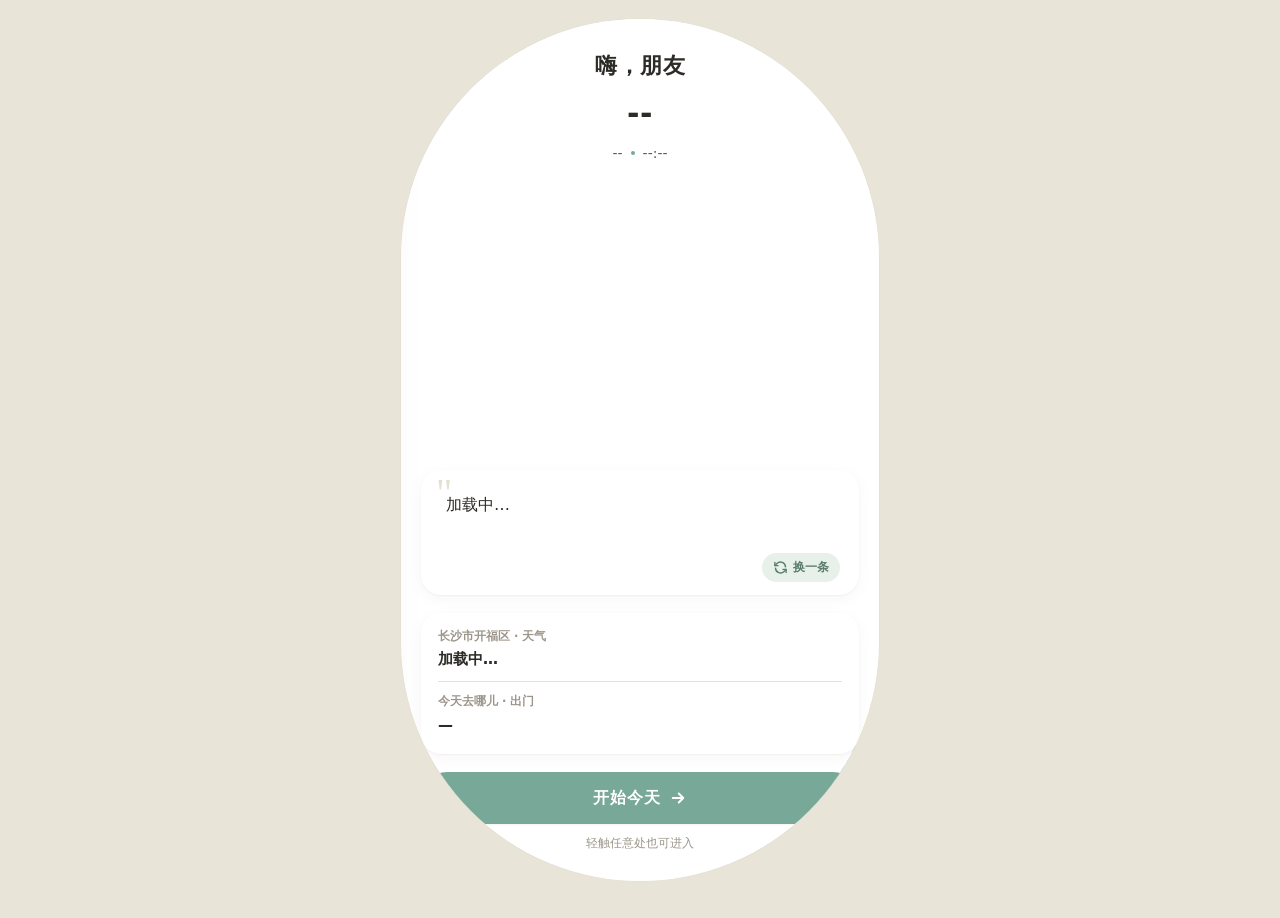
==== index.html @ e33b4d9d "feat: 新增微交互/动效层——完成反馈、勾选联动、叠卡展开、吸附卡画线、惯性滚动、圆形扩散转场" ====
<!DOCTYPE html>
<html lang="zh-CN">
<head>
<meta charset="UTF-8" />
<meta name="viewport" content="width=device-width, initial-scale=1.0, maximum-scale=1.0, user-scalable=no, viewport-fit=cover" />
<meta name="theme-color" content="#7fb8f5" />
<meta name="apple-mobile-web-app-capable" content="yes" />
<meta name="mobile-web-app-capable" content="yes" />
<meta name="apple-mobile-web-app-status-bar-style" content="black-translucent" />
<meta name="apple-mobile-web-app-title" content="喵の工作台" />
<title>喵の工作台 · 生活学习一体化</title>
<link rel="manifest" href="manifest.json" />
<link rel="icon" type="image/svg+xml" href="assets/icons/icon.svg" />
<link rel="apple-touch-icon" href="assets/icons/icon.svg" />
<link rel="stylesheet" href="assets/css/style.css" />
<link rel="stylesheet" href="assets/css/motion.css" />
</head>
<body>

<div class="phone" id="phone">

 <!-- ========== 全局底图（最底层，位于所有界面之下） ========== -->
 <div id="wallpaper"></div>
 <div id="wallScrim"></div>

 <!-- ========== 开屏启动页 ========== -->
 <section class="splash" id="splash">
  <div class="splash-bg"></div>
  <div class="splash-glow"></div>
  <div class="splash-inner">
   <div class="splash-hi" id="splashHi">嗨，朋友</div>
   <div class="splash-date">
    <div class="s-date" id="splashDate">--</div>
    <div class="s-week"><span id="splashWeek">--</span><i class="dot"></i><span id="splashTime">--:--</span></div>
   </div>

   <div class="splash-cat" id="splashCat"></div>

   <div class="quote-card" id="quoteCard">
    <div class="quote-mark">"</div>
    <p class="quote-text" id="quoteText">加载中…</p>
    <div class="quote-foot">
     <span class="quote-author" id="quoteAuthor"></span>
     <button class="quote-refresh" id="quoteRefresh" type="button">
      <svg viewBox="0 0 24 24" width="15" height="15" fill="none" stroke="currentColor" stroke-width="2.2" stroke-linecap="round" stroke-linejoin="round"><path d="M20 11A8 8 0 006.3 5.7L3 9"/><path d="M4 13a8 8 0 0013.7 5.3L21 15"/><path d="M3 4v5h5M21 20v-5h-5"/></svg>
      换一条
     </button>
    </div>
   </div>

   <div class="quote-card" id="splashInfo" style="padding:14px 16px 12px">
    <div style="display:flex;gap:12px;align-items:flex-start">
     <div class="grow">
      <div style="font-size:11.5px;color:var(--ink-3);font-weight:700">长沙市开福区 · 天气</div>
      <div id="weatherText" style="font-size:15px;font-weight:700;color:var(--ink);margin-top:3px;line-height:1.4">加载中…</div>
     </div>
    </div>
    <div style="height:1px;background:var(--line);margin:11px 0"></div>
    <div style="display:flex;gap:12px;align-items:flex-start">
     <div class="grow">
      <div style="font-size:11.5px;color:var(--ink-3);font-weight:700">今天去哪儿 · 出门</div>
      <div id="placeText" style="font-size:15px;font-weight:700;color:var(--ink);margin-top:3px">—</div>
      <div id="placeTip" style="font-size:12.5px;color:var(--ink-2);margin-top:4px;line-height:1.55"></div>
     </div>
    </div>
   </div>

   <button class="enter-btn" id="enterBtn" type="button">
    <span>开始今天</span>
    <svg viewBox="0 0 24 24" width="18" height="18" fill="none" stroke="currentColor" stroke-width="2.6" stroke-linecap="round" stroke-linejoin="round"><path d="M5 12h14M13 6l6 6-6 6"/></svg>
   </button>
   <div class="enter-tip">轻触任意处也可进入</div>
  </div>
 </section>

 <!-- ========== 专注启动台：开屏之后直接呈现的大号番茄钟 ========== -->
 <section class="focus-gate" id="focusGate" hidden>
  <div class="fg-scrim"></div>
  <div class="fg-inner">
   <div class="fg-kicker">番茄钟 · 现在就开始</div>
   <div class="fg-sub" id="fgSub">选一项今日计划，按下开始即进入专注 · 不必先进工作台</div>

   <div class="fg-ring">
    <svg viewBox="0 0 206 206">
     <defs>
      <linearGradient id="fgRingG" x1="0" y1="0" x2="1" y2="1">
       <stop offset="0" stop-color="var(--brand)"/><stop offset="1" stop-color="var(--brand-ink)"/></linearGradient>
      <linearGradient id="fgRingR" x1="0" y1="0" x2="1" y2="1">
       <stop offset="0" stop-color="var(--ok)"/><stop offset="1" stop-color="var(--brand)"/></linearGradient>
     </defs>
     <circle cx="103" cy="103" r="92" fill="none" stroke="var(--line)" stroke-width="13"/>
     <circle id="fgProg" cx="103" cy="103" r="92" fill="none" stroke-linecap="round" stroke-width="13"
      stroke="url(#fgRingG)" stroke-dasharray="578.1" stroke-dashoffset="0"/>
    </svg>
    <div class="fg-center">
     <div class="fg-time" id="fgTime">25:00</div>
     <div class="fg-phase" id="fgPhase">专注中</div>
    </div>
   </div>

   <div class="fg-picks" id="fgTasks"></div>

   <div class="fg-actions">
    <button class="enter-btn" id="fgStart" type="button">开始专注</button>
    <button class="fg-skip" id="fgSkip" type="button">先进入工作台</button>
   </div>
  </div>
 </section>

 <!-- ========== 主应用 ========== -->
 <div class="app" id="app" hidden>
  <header class="topbar">
   <button class="icon-btn" id="menuBtn" type="button" aria-label="菜单">
    <svg viewBox="0 0 24 24" width="22" height="22" fill="none" stroke="currentColor" stroke-width="2.4" stroke-linecap="round"><path d="M4 7h16M4 12h11M4 17h16"/></svg>
   </button>
   <div class="topbar-title">
    <h1 id="pageTitle">首页</h1>
    <p id="pageSub">今天也要元气满满</p>
   </div>
   <div class="topbar-right" id="topbarRight"></div>
  </header>

  <main class="view" id="view"></main>

  <!-- 悬浮迷你计时器 -->
  <button class="mini-timer" id="miniTimer" type="button" hidden>
   <svg class="mt-ring" viewBox="0 0 44 44" width="44" height="44">
    <circle cx="22" cy="22" r="19" fill="none" stroke="rgba(255,255,255,.45)" stroke-width="4"></circle>
    <circle id="mtProgress" cx="22" cy="22" r="19" fill="none" stroke="#fff" stroke-width="4" stroke-linecap="round"
        stroke-dasharray="119.4" stroke-dashoffset="0" transform="rotate(-90 22 22)"></circle>
   </svg>
   <span class="mt-text" id="mtText">25:00</span>
  </button>
 </div>

 <!-- ========== 侧滑抽屉 ========== -->
 <div class="drawer-mask" id="drawerMask"></div>
 <nav class="drawer" id="drawer">
  <div class="drawer-head">
   <div class="avatar" id="drawerAvatar"></div>
   <div class="drawer-meta">
    <strong id="drawerName">喵の工作台</strong>
    <span id="drawerStreak">连续打卡 0 天</span>
   </div>
   <button class="icon-btn ghost" id="drawerClose" type="button" aria-label="收起">
    <svg viewBox="0 0 24 24" width="20" height="20" fill="none" stroke="currentColor" stroke-width="2.4" stroke-linecap="round"><path d="M15 5l-7 7 7 7"/></svg>
   </button>
  </div>
  <div class="drawer-energy">
   <div class="de-row"><span>今日剩余精力</span><b id="drawerEnergy">100</b></div>
   <div class="bar"><i id="drawerEnergyBar" style="width:100%"></i></div>
  </div>
  <ul class="nav-list" id="navList"></ul>
  <div class="drawer-foot">
   <button class="tpl-share" id="shareTplBtn" type="button">分享同款模板</button>
   <button class="link-btn" id="wallpaperBtn" type="button">更换全局底图</button>
   <button class="link-btn" id="installHintBtn" type="button">安装到主屏</button>
   <div class="foot-row">
    <button class="link-btn" id="exportBtn" type="button">导出</button>
    <button class="link-btn" id="importBtn" type="button">导入</button>
   </div>
   <button class="link-btn" id="exportTxtBtn" type="button">导出为文本</button>
   <button class="link-btn danger" id="resetBtn" type="button">清空数据</button>
   <span class="ver">本地存储 · 你的独立模板</span>
   <input type="file" id="importFile" accept="application/json,.json" hidden />
   <input type="file" id="wallpaperFile" accept="image/*" hidden />
  </div>
 </nav>

 <!-- 安装到主屏引导横幅 -->
 <div class="install-bar" id="installBar" hidden>
  <div class="ib-ic">＋</div>
  <div class="ib-text">
   <strong>添加到主屏幕</strong>
   <span>像 App 一样从桌面打开，离线也能用</span>
  </div>
  <button class="ib-btn" id="installBtn" type="button">安装</button>
  <button class="ib-x" id="installClose" type="button" aria-label="关闭">✕</button>
 </div>

 <!-- 弹层 / 提示 -->
 <div class="modal-root" id="modalRoot"></div>
 <div class="toast" id="toast"></div>
</div>

<script src="assets/js/quotes.js"></script>
<script src="assets/js/icons.js"></script>
<script src="assets/js/db.js"></script>
<script src="assets/js/store.js"></script>
<script src="assets/js/theme.js"></script>
<script src="assets/js/content/pushes.js"></script>
<script src="assets/js/content/reward-suggestions.js"></script>
<script src="assets/js/push.js"></script>
 <script src="assets/js/ui.js"></script>
 <script src="assets/js/timer.js"></script>
<script src="assets/js/pages/home.js"></script>
<script src="assets/js/pages/plan.js"></script>
<script src="assets/js/pages/ideas.js"></script>
<script src="assets/js/fooddb.js"></script>
<script src="assets/js/pages/health.js"></script>
<script src="assets/js/pages/fitness.js"></script>
<script src="assets/js/pages/review.js"></script>
<script src="assets/js/pages/weeksum.js"></script>
<script src="assets/js/pages/express.js"></script>
<script src="assets/js/pages/dream.js"></script>
<script src="assets/js/pages/reward.js"></script>
<script src="assets/js/app.js"></script>
<script src="assets/js/motion.js"></script>
<script>
/* 版本探测：发现线上版本变化自动重载，解决客户端缓存导致界面不更新 */
(function () {
 try {
  var KEY = 'catdesk_build', SKEY = 'catdesk_reloaded';
  fetch('version.json?_=' + Date.now(), { cache: 'no-store' })
   .then(function (r) { return r.json(); })
   .then(function (remote) {
    if (!remote || !remote.build) return;
    var local = localStorage.getItem(KEY);
    if (local !== remote.build) {
     localStorage.setItem(KEY, remote.build);
     if (!sessionStorage.getItem(SKEY)) {
      sessionStorage.setItem(SKEY, '1');
      location.reload(true);
     }
    }
   }).catch(function () {});
 } catch (e) {}
})();
</script>
</body>
</html>
---- assets/css/style.css ----
/* ==========================================================
  喵の工作台 · 移动端一体化工作台
  主题：Notion 风极简 / 画布暖白 / 低饱和薄荷绿 + 赭橙点缀 / 充足留白
  ========================================================== */

:root{
 --bg:#f2efe6;
 --ink:#2d2b27;
 --ink-2:#5f5c54;
 --ink-3:#9c958a;
 --card:#ffffff;
 --card-2:#f9f6ee;
 --line:#e4e0d4;
 --line-2:#ede8da;
 --brand:#78a898;
 --brand-ink:#5a7d70;
 --brand-soft:#e8f0ea;
 --ok:#6a9e7d;
 --warn:#c9915e;
 --danger:#c87a6e;
 --shadow:0 1px 2px rgba(50,40,18,.05), 0 4px 16px rgba(50,40,18,.04);
 --shadow-sm:0 1px 2px rgba(50,40,18,.05);
 --r-l:20px;
 --r-m:14px;
 --r-s:10px;
 --r-pill:999px;
 --safe-b:env(safe-area-inset-bottom,0px);
 --safe-t:env(safe-area-inset-top,0px);

 /* ---- 四级文字体系（全应用统一，禁止再出现散落字号） ---- */
 --fs-1:22px;        /* 一级标题：页面主标题、开屏称呼（较大 + 中偏粗） */
 --fs-2:16px;        /* 二级标题：卡片标题、分组标题（中号 + 常规偏粗） */
 --fs-3:14px;        /* 正文：主要内容（标准字号 + 常规字重） */
 --fs-4:12px;        /* 辅助文字：说明、备注、时间、标签（小号 + 更轻字重） */
 --fs-display:30px;  /* 大号数字 / 日期 */
 --fs-mark:40px;     /* 装饰引号 */

 /* ---- 字重层级（与四级字号配套，消除「一样粗」的死板感） ---- */
 --w-1:800;   /* 一级标题 / 大数字：中偏粗，有分量 */
 --w-2:700;   /* 二级标题：常规偏粗，清晰但不抢 */
 --w-3:400;   /* 正文：常规字重，易读 */
 --w-4:400;   /* 辅助：常规字重 + 浅灰色，克制退后 */

 /* ---- 统一间距系统 ---- */
 --sp-1:4px;  --sp-2:8px;  --sp-3:12px; --sp-4:16px;
 --sp-5:20px; --sp-6:24px; --sp-7:32px;

 /* ---- 主按钮上的文字色（随主题切换） ---- */
 --on-brand:#ffffff;

 /* ---- 全局底图参数（由 Theme 在选图后覆写） ---- */
 --wall-blur:0px;
 --wall-sat:1;
 --wall-bri:1;
 --wall-scrim:transparent;
 --bottom-fade:transparent;
 --splash-veil:#ffffff;
 --splash-glow:transparent;
 --scene:transparent;
 --wall-src:none;

 /* ---- 毛玻璃卡片：底色 / 磨砂 / 1px 淡白描边 ---- */
 --edge:rgba(255,255,255,0.62);   /* 卡片 1px 淡白半透明描边 */
 --frost:blur(9px);               /* 轻度磨砂模糊，拒绝过高模糊/塑料感 */
}

*{box-sizing:border-box;-webkit-tap-highlight-color:transparent}
html,body{height:100%}
body{
 margin:0;
 font-family:-apple-system,BlinkMacSystemFont,"PingFang SC","Hiragino Sans GB","Microsoft YaHei",system-ui,sans-serif;
 color:var(--ink);
 background:var(--bg);
 font-size:var(--fs-2);
 line-height:1.55;
 overflow:hidden;
 -webkit-font-smoothing:antialiased;
}
button,input,textarea,select{font-family:inherit;font-size:inherit;color:inherit}
button{border:none;background:none;cursor:pointer;padding:0}
ul{margin:0;padding:0;list-style:none}
h1,h2,h3,h4,p{margin:0}
input,textarea,select{outline:none}

/* ---------- 手机外框（大屏时居中呈现） ---------- */
.phone{
 position:relative;
 width:100%;
 max-width:480px;
 height:100vh;
 height:100dvh;
 margin:0 auto;
 overflow:hidden;
 background:var(--bg);
 isolation:isolate;
}
@media (min-width:520px){
 body{background:#e8e4d8}
 .phone{height:min(920px,96vh);margin-top:2vh;border-radius:var(--r-pill);border:1px solid var(--line)}
}

/* ==========================================================
  开屏启动页
  ========================================================== */
.splash{
 position:absolute;inset:0;z-index:60;
 display:flex;flex-direction:column;
 padding:calc(30px + var(--safe-t)) 22px calc(26px + var(--safe-b));
 transition:opacity .4s ease;
}
.splash.hide{opacity:0;pointer-events:none}
.splash-bg{position:absolute;inset:0}
.splash-inner{position:relative;z-index:2;display:flex;flex-direction:column;align-items:center;flex:1}
.splash-date{text-align:center;margin-bottom:6px}
.s-date{font-size:var(--fs-display);font-weight:800;letter-spacing:.5px;color:var(--ink)}
.s-week{margin-top:5px;font-size:var(--fs-3);color:var(--ink-2);display:flex;align-items:center;justify-content:center;gap:8px}
.s-week .dot{width:4px;height:4px;border-radius:50%;background:var(--brand);display:inline-block}
.splash-cat{
 flex:1;display:flex;align-items:center;justify-content:center;
 width:100%;max-height:300px;
}
.splash-cat svg{width:min(74%,240px);height:auto}
/* 开屏心情选择 */
.mood-pick{display:flex;flex-direction:column;align-items:center;gap:14px;padding:6px 0}
.mood-pick-title{font-size:var(--fs-2);font-weight:700;color:var(--ink-2)}
.mood-row{display:flex;gap:10px;justify-content:center;flex-wrap:wrap}
.mood-btn{
 display:flex;flex-direction:column;align-items:center;gap:4px;
 background:var(--card);border:1px solid var(--line);border-radius:var(--r-l);
 padding:8px 10px;cursor:pointer;transition:transform .15s ease,box-shadow .15s ease;
 -webkit-tap-highlight-color:transparent;
}
.mood-btn:active{transform:scale(.94)}
.mood-btn .mood-ico{width:42px;height:42px;display:block}
.mood-btn .mood-ico svg{width:100%;height:100%;display:block}
.mood-btn .mood-lbl{font-size:var(--fs-4);font-weight:700;color:var(--ink-2)}
.mood-fixed{display:flex;flex-direction:column;align-items:center;gap:8px;cursor:pointer}
.mood-big{width:140px;height:140px;display:block}
.mood-big svg{width:100%;height:100%}
.mood-fixed-label{font-size:var(--fs-2);font-weight:700;color:var(--ink-2)}
.mood-fixed-hint{font-size:var(--fs-4);color:var(--ink-3)}

.quote-card{
 position:relative;width:100%;
 background:var(--card);
 border:1px solid var(--line);
 border-radius:var(--r-l);
 padding:20px 18px 12px;
 box-shadow:var(--shadow-sm);
 margin-bottom:18px;
}
.quote-mark{position:absolute;top:2px;left:14px;font-size:var(--fs-mark);color:var(--line);font-family:Georgia,serif;line-height:1}
.quote-text{font-size:var(--fs-2);line-height:1.75;color:var(--ink);font-weight:var(--w-3);min-height:52px;padding-left:6px}
.quote-foot{display:flex;align-items:center;justify-content:space-between;margin-top:10px}
.quote-author{font-size:var(--fs-4);color:var(--ink-3)}
.quote-refresh{display:inline-flex;align-items:center;gap:5px;font-size:var(--fs-4);color:var(--brand-ink);
 background:var(--brand-soft);padding:6px 11px;border-radius:var(--r-l);font-weight:600}
.quote-refresh:active{transform:scale(.94)}

.enter-btn{
 width:100%;height:52px;border-radius:var(--r-pill);
 background:var(--brand);
 color:#fff;font-size:var(--fs-2);font-weight:700;letter-spacing:1px;
 display:flex;align-items:center;justify-content:center;gap:8px;
 box-shadow:var(--shadow-sm);
}
.enter-btn:active{transform:translateY(1px) scale(.99)}
.enter-tip{margin-top:10px;font-size:var(--fs-4);color:var(--ink-3)}

/* ==========================================================
  顶栏 / 主体
  ========================================================== */
.app{position:absolute;inset:0;display:flex;flex-direction:column}
.topbar{
 display:flex;align-items:center;gap:10px;
 padding:calc(14px + var(--safe-t)) 16px 12px;
 background:var(--card);
 border-bottom:1px solid var(--line);
 z-index:20;
}
.topbar-title{flex:1;min-width:0}
.topbar-title h1{font-size:var(--fs-1);font-weight:var(--w-1);letter-spacing:.2px}
.topbar-title p{font-size:var(--fs-4);color:var(--ink-3);margin-top:2px;white-space:nowrap;overflow:hidden;text-overflow:ellipsis}
.topbar-right{display:flex;align-items:center;gap:8px}
.icon-btn{
 width:38px;height:38px;border-radius:var(--r-m);display:grid;place-items:center;
 background:transparent;color:var(--ink-2);
 border:1px solid var(--line);
 flex:none;
}
.icon-btn.ghost{background:transparent;border-color:transparent}
.icon-btn:active{transform:scale(.93)}
.pill-btn{
 height:34px;padding:0 14px;border-radius:var(--r-l);font-size:var(--fs-3);font-weight:700;
 background:var(--brand);color:#fff;
 display:inline-flex;align-items:center;gap:6px;box-shadow:var(--shadow-sm);
}
.pill-btn.plain{background:var(--card);color:var(--brand-ink);border:1px solid var(--line);box-shadow:none}
.pill-btn:active{transform:scale(.95)}

.view{
 flex:1;overflow-y:auto;-webkit-overflow-scrolling:touch;
 padding:16px 16px calc(48px + var(--safe-b));
}
.view::-webkit-scrollbar{width:0}

/* ==========================================================
  抽屉导航
  ========================================================== */
.drawer-mask{
 position:absolute;inset:0;z-index:70;background:rgba(28,32,40,.28);
 opacity:0;pointer-events:none;transition:opacity .25s ease;
}
.drawer-mask.show{opacity:1;pointer-events:auto}
.drawer{
 position:absolute;top:0;left:0;bottom:0;z-index:80;
 width:78%;max-width:296px;
 display:flex;flex-direction:column;
 padding:calc(20px + var(--safe-t)) 0 calc(14px + var(--safe-b));
 background:var(--card);
 border-right:1px solid var(--line);
 box-shadow:8px 0 30px -24px rgba(20,24,33,.5);
 transform:translateX(-104%);transition:transform .3s cubic-bezier(.32,.72,.35,1);
}
.drawer.open{transform:translateX(0)}
.drawer-head{display:flex;align-items:center;gap:11px;padding:0 16px 14px}
.avatar{width:46px;height:46px;border-radius:var(--r-m);overflow:hidden;flex:none;border:1px solid var(--line)}
.avatar svg{width:100%;height:100%;display:block}
.drawer-meta{flex:1;min-width:0}
.drawer-meta strong{display:block;font-size:var(--fs-2);font-weight:800}
.drawer-meta span{font-size:var(--fs-4);color:var(--ink-3)}
.drawer-energy{padding:0 16px 14px;border-bottom:1px solid var(--line)}
.de-row{display:flex;justify-content:space-between;align-items:baseline;font-size:var(--fs-4);color:var(--ink-2);margin-bottom:6px}
.de-row b{font-size:var(--fs-2);color:var(--brand-ink)}
.bar{height:7px;border-radius:var(--r-s);background:var(--line);overflow:hidden}
.bar i{display:block;height:100%;border-radius:var(--r-s);background:var(--brand);transition:width .4s ease}

.nav-list{flex:1;overflow-y:auto;padding:12px 12px}
.nav-list::-webkit-scrollbar{width:0}
.nav-item{
 display:flex;align-items:center;gap:12px;
 padding:9px 11px;border-radius:var(--r-m);margin-bottom:5px;
 transition:background .2s ease;width:100%;text-align:left;
}
.nav-item .ic{width:36px;height:36px;border-radius:var(--r-s);overflow:hidden;flex:none;border:1px solid var(--line)}
.nav-item .ic svg{width:100%;height:100%;display:block}
.nav-item .tx{flex:1;min-width:0}
.nav-item .tx b{display:block;font-size:var(--fs-3);font-weight:700}
.nav-item .tx span{font-size:var(--fs-4);color:var(--ink-3)}
.nav-item.active{background:var(--brand-soft)}
.nav-item:active{background:var(--line-2)}
.drawer-foot{padding:10px 18px 0;display:flex;align-items:center;justify-content:space-between;border-top:1px solid var(--line)}
.link-btn{font-size:var(--fs-4);color:var(--ink-3)}
.link-btn:active{color:var(--ink-2)}
.ver{font-size:var(--fs-4);color:var(--ink-3)}
.tpl-share{display:block;width:100%;margin:4px 0 10px;padding:11px 14px;font-size:var(--fs-3);font-weight:600;color:#fff;
 background:linear-gradient(135deg,var(--brand),var(--brand-ink));border:none;border-radius:var(--r-m);
 box-shadow:var(--shadow-sm);cursor:pointer;letter-spacing:.2px}
.tpl-share:active{opacity:.9;transform:scale(.99)}

/* ==========================================================
  通用卡片 & 组件
  ========================================================== */
.card{
 background:var(--card);
 border:1px solid var(--line);
 border-radius:var(--r-l);
 box-shadow:var(--shadow-sm);
 padding:18px;margin-bottom:16px;
}
.card.tight{padding:15px 16px}
.sec-title{display:flex;align-items:center;justify-content:space-between;margin:8px 0 12px;padding-bottom:9px;border-bottom:1px solid var(--line-2)}
.sec-title h2{font-size:var(--fs-2);font-weight:var(--w-2);display:flex;align-items:center;gap:7px}
.sec-title h2 .bar-mark{width:4px;height:15px;border-radius:var(--r-s);background:var(--brand)}
.sec-title .more{font-size:var(--fs-4);color:var(--ink-3)}
.muted{color:var(--ink-3);font-size:var(--fs-4)}
.empty{
 text-align:center;padding:26px 10px;color:var(--ink-3);font-size:var(--fs-3);
}
.empty svg{width:64px;height:64px;opacity:.7;margin-bottom:8px}
.row{display:flex;align-items:center;gap:10px}
.grow{flex:1;min-width:0}
.chips{display:flex;flex-wrap:wrap;gap:7px}
.chip{
 padding:5px 11px;border-radius:var(--r-m);font-size:var(--fs-4);font-weight:600;
 background:var(--card);color:var(--ink-2);border:1px solid var(--line);
}
.chip.on{background:var(--brand);color:#fff;border-color:var(--brand)}
.chip:active{transform:scale(.95)}
.tag{padding:2px 8px;border-radius:var(--r-s);font-size:var(--fs-4);font-weight:700}
.tag.blue{background:#e8f0ea;color:var(--brand-ink)}
.tag.green{background:#e9f1ec;color:#3f7a5c}
.tag.orange{background:#f6efe6;color:#9a6f3c}
.tag.pink{background:#f7eef2;color:#9a5a76}
.tag.violet{background:#eeeef7;color:#5f579c}
.tag.gray{background:#f0efe9;color:#6c6b63}

/* 统计卡 */
.stat-grid{display:grid;grid-template-columns:repeat(2,1fr);gap:12px;margin-bottom:16px}
.stat-card{
 position:relative;overflow:hidden;
 border-radius:var(--r-l);padding:16px;
 background:var(--card);border:1px solid var(--line);box-shadow:var(--shadow-sm);
}
.stat-card .ic{width:36px;height:36px;border-radius:var(--r-m);overflow:hidden;margin-bottom:9px;border:1px solid var(--line)}
.stat-card .ic svg{width:100%;height:100%;display:block}
.stat-card .num{font-size:var(--fs-1);font-weight:var(--w-1);line-height:1.1;letter-spacing:-.5px}
.stat-card .num small{font-size:var(--fs-4);font-weight:700;color:var(--ink-3);margin-left:2px}
.stat-card .lb{font-size:var(--fs-4);color:var(--ink-2);margin-top:5px}
.stat-card .sub{font-size:var(--fs-4);color:var(--ink-3);margin-top:9px;padding-top:8px;border-top:1px solid var(--line-2)}

/* 大打卡卡片 */
.streak-card{
 position:relative;overflow:hidden;
 border-radius:var(--r-l);padding:20px;margin-bottom:16px;
 background:var(--card);border:1px solid var(--line);box-shadow:var(--shadow-sm);
}
.streak-card .k{font-size:var(--fs-4);color:var(--ink-2)}
.streak-card .v{font-size:var(--fs-mark);font-weight:var(--w-1);line-height:1.05;margin-top:2px;color:var(--ink)}
.streak-card .v small{font-size:var(--fs-3);font-weight:600;margin-left:4px;color:var(--ink-2)}
.streak-card .cat{position:absolute;right:10px;top:50%;transform:translateY(-50%);width:84px;opacity:.9;z-index:1}
.streak-card .cat svg{width:100%;height:auto;display:block}
.streak-days{display:flex;gap:6px;margin-top:14px;position:relative;z-index:2}
.streak-days .d{
 flex:1;text-align:center;font-size:var(--fs-4);padding:6px 0;border-radius:var(--r-s);
 background:var(--line-2);color:var(--ink-2);
}
.streak-days .d.on{background:var(--brand-soft);color:var(--brand-ink);font-weight:800}
.streak-days .d b{display:block;font-size:var(--fs-4);margin-top:1px}

/* 图表 */
.chart-wrap{width:100%;overflow:hidden}
.chart-wrap svg{width:100%;height:auto;display:block}

/* 精力条 */
.energy-head{
 border-radius:var(--r-l);padding:18px;margin-bottom:16px;
 background:var(--card);border:1px solid var(--line);box-shadow:var(--shadow-sm);
}
.energy-head .eh-top{display:flex;justify-content:space-between;align-items:flex-end;margin-bottom:12px}
.energy-head .eh-left .t{font-size:var(--fs-4);color:var(--ink-2)}
.energy-head .eh-left .n{font-size:var(--fs-display);font-weight:var(--w-1);line-height:1.05;color:var(--ink)}
.energy-head .eh-left .n small{font-size:var(--fs-3);font-weight:600;color:var(--ink-2)}
.energy-head .eh-right{text-align:right;font-size:var(--fs-4);line-height:1.7;color:var(--ink-2)}
.energy-bar{height:14px;border-radius:var(--r-s);background:var(--line);overflow:hidden;display:flex}
.energy-bar i{display:block;height:100%;transition:width .5s ease}
.energy-bar .used{background:#dcab9f}
.energy-bar .rest{background:#a9c9b8}
.energy-legend{display:flex;gap:14px;margin-top:9px;font-size:var(--fs-4);color:var(--ink-2)}
.energy-legend i{width:8px;height:8px;border-radius:var(--r-s);display:inline-block;margin-right:5px}

/* 计时器 */
.timer-card{text-align:center;padding:18px 16px 16px}
.timer-modes{display:inline-flex;background:var(--line-2);border-radius:var(--r-m);padding:4px;margin-bottom:14px}
.timer-modes button{padding:7px 16px;border-radius:var(--r-m);font-size:var(--fs-4);font-weight:700;color:var(--ink-2)}
.timer-modes button.on{background:#fff;color:var(--brand-ink);box-shadow:var(--shadow-sm)}
.ring-wrap{position:relative;width:206px;height:206px;margin:0 auto}
.ring-wrap svg{width:100%;height:100%;transform:rotate(-90deg)}
.ring-center{position:absolute;inset:0;display:flex;flex-direction:column;align-items:center;justify-content:center}
.ring-time{font-size:var(--fs-mark);font-weight:var(--w-1);letter-spacing:-1px;font-variant-numeric:tabular-nums}
.ring-phase{font-size:var(--fs-4);color:var(--ink-3);margin-top:2px}
.ring-task{font-size:var(--fs-4);color:var(--brand-ink);margin-top:6px;max-width:150px;overflow:hidden;text-overflow:ellipsis;white-space:nowrap}
.timer-ctrl{display:flex;justify-content:center;gap:12px;margin-top:16px}
.tbtn{
 height:44px;padding:0 26px;border-radius:var(--r-l);font-weight:800;font-size:var(--fs-3);
 background:var(--brand);color:#fff;box-shadow:var(--shadow-sm);
}
.tbtn.sec{background:var(--card);color:var(--ink-2);border:1px solid var(--line);box-shadow:none;padding:0 20px}
.tbtn:active{transform:scale(.96)}
.timer-meta{display:flex;justify-content:center;gap:22px;margin-top:14px;font-size:var(--fs-4);color:var(--ink-3)}
.timer-meta b{display:block;font-size:var(--fs-2);color:var(--ink);font-weight:800}
.tomato-row{display:flex;justify-content:center;gap:5px;margin-top:12px}
.tomato-row i{width:9px;height:9px;border-radius:50%;background:var(--line)}
.tomato-row i.on{background:#dcab9f}

/* 任务列表 */
.task-group{margin-bottom:6px}
.task-item{
 display:flex;align-items:flex-start;gap:11px;
 padding:12px;border-radius:var(--r-m);margin-bottom:9px;
 background:var(--card);border:1px solid var(--line);
 box-shadow:var(--shadow-sm);
 transition:opacity .25s ease;
}
.task-item.done{opacity:.55}
.task-item.done .t-name{text-decoration:line-through;color:var(--ink-3)}
.task-item.overdue{border-left:3px solid var(--warn)}
.tick{
 width:23px;height:23px;border-radius:var(--r-s);flex:none;margin-top:1px;
 border:2px solid #cdd2da;display:grid;place-items:center;background:#fff;
}
.tick.on{background:var(--brand);border-color:var(--brand)}
.tick svg{width:13px;height:13px;color:#fff;opacity:0}
.tick.on svg{opacity:1}
.t-body{flex:1;min-width:0}
.t-name{font-size:var(--fs-3);font-weight:700;line-height:1.35;word-break:break-word}
.t-meta{display:flex;flex-wrap:wrap;gap:6px;margin-top:6px;align-items:center}
.t-actions{display:flex;flex-direction:column;gap:6px;align-items:flex-end}
.mini-act{
 width:29px;height:29px;border-radius:var(--r-s);display:grid;place-items:center;
 background:var(--line-2);color:var(--ink-2);
}
.mini-act:active{transform:scale(.9)}
.mini-act.play{background:var(--brand);color:#fff}

/* 分段标题 */
.group-head{display:flex;align-items:center;gap:8px;margin:14px 2px 9px}
.group-head .gh-ic{width:26px;height:26px;border-radius:var(--r-s);overflow:hidden;border:1px solid var(--line)}
.group-head .gh-ic svg{width:100%;height:100%;display:block}
.group-head b{font-size:var(--fs-3);font-weight:var(--w-2)}
.group-head span{font-size:var(--fs-4);color:var(--ink-3)}

/* FAB */
.fab{
 position:absolute;right:16px;bottom:calc(22px + var(--safe-b));z-index:30;
 width:54px;height:54px;border-radius:var(--r-l);display:grid;place-items:center;
 background:var(--brand);color:#fff;
 box-shadow:var(--shadow);
}
.fab:active{transform:scale(.93)}

/* 迷你计时器 */
.mini-timer{
 position:absolute;right:16px;bottom:calc(88px + var(--safe-b));z-index:31;
 width:60px;height:60px;border-radius:50%;
 display:grid;place-items:center;
 background:var(--brand);
 box-shadow:var(--shadow);
}
.mini-timer .mt-ring{position:absolute;inset:8px;width:44px;height:44px}
.mini-timer .mt-text{position:relative;font-size:var(--fs-4);font-weight:800;color:#fff;font-variant-numeric:tabular-nums}

/* ==========================================================
  表单 / 弹层
  ========================================================== */
.modal-root{position:absolute;inset:0;z-index:90;pointer-events:none}
.modal-root.show{pointer-events:auto}
.mask{position:absolute;inset:0;background:rgba(28,32,40,.32);opacity:0;transition:opacity .25s ease}
.modal-root.show .mask{opacity:1}
.sheet{
 position:absolute;left:0;right:0;bottom:0;
 max-height:88%;overflow-y:auto;
 background:var(--card);
 border:1px solid var(--line);
 border-radius:var(--r-pill) 26px 0 0;
 padding:8px 18px calc(20px + var(--safe-b));
 transform:translateY(102%);transition:transform .32s cubic-bezier(.32,.72,.35,1);
 box-shadow:0 -8px 30px -22px rgba(20,24,33,.5);
}
.modal-root.show .sheet{transform:translateY(0)}
.sheet::-webkit-scrollbar{width:0}
.sheet-grip{width:38px;height:4px;border-radius:var(--r-s);background:var(--line);margin:6px auto 12px}
.sheet h3{font-size:var(--fs-2);font-weight:800;margin-bottom:14px;text-align:center}
.field{margin-bottom:14px}
.field label{display:block;font-size:var(--fs-4);font-weight:700;color:var(--ink-2);margin-bottom:7px}
.field input[type=text],.field input[type=number],.field input[type=time],.field input[type=date],.field textarea,.field select{
 width:100%;padding:11px 13px;border-radius:var(--r-m);border:1px solid var(--line);
 background:var(--card-2);font-size:var(--fs-3);transition:border-color .2s ease;
}
.field textarea{min-height:78px;resize:vertical;line-height:1.6}
.field input:focus,.field textarea:focus,.field select:focus{border-color:var(--brand)}
.seg{display:flex;gap:7px}
.seg button{
 flex:1;padding:10px 4px;border-radius:var(--r-m);font-size:var(--fs-4);font-weight:700;
 background:var(--card-2);border:1px solid var(--line);color:var(--ink-2);text-align:center;line-height:1.3;
}
.seg button small{display:block;font-size:var(--fs-4);font-weight:600;color:var(--ink-3);margin-top:2px}
.seg button.on{background:var(--brand);color:#fff;border-color:var(--brand)}
.seg button.on small{color:rgba(255,255,255,.85)}
.lv-seg{display:flex;gap:6px}
.lv-seg button{
 flex:1;height:44px;border-radius:var(--r-m);font-weight:800;font-size:var(--fs-2);
 background:var(--card-2);border:1px solid var(--line);color:var(--ink-2);
 display:flex;flex-direction:column;align-items:center;justify-content:center;
}
.lv-seg button small{font-size:var(--fs-4);font-weight:600;color:var(--ink-3)}
.lv-seg button.on{color:#fff;border-color:transparent;background:var(--brand)}
.lv-seg button.on small{color:rgba(255,255,255,.85)}
.lv-seg.warm button.on{background:#c79a6a}
.lv-seg.green button.on{background:#7ba884}
.sheet-actions{display:flex;gap:10px;margin-top:6px}
.sheet-actions button{flex:1;height:47px;border-radius:var(--r-m);font-size:var(--fs-2);font-weight:800}
.btn-primary{background:var(--brand);color:#fff;box-shadow:var(--shadow-sm)}
.btn-ghost{background:var(--card);color:var(--ink-2);border:1px solid var(--line)}
.btn-danger{background:var(--card);color:var(--danger);border:1px solid #ecd6d4}
.sheet-actions button:active{transform:scale(.97)}

/* 全屏编辑弹层：编辑/添加内容时整屏覆盖，软键盘弹起也不遮挡底部按钮（关键修复） */
.sheet-full{
 top:0;bottom:0;left:0;right:0;max-height:100%;height:100%;border-radius:0;
 padding:calc(14px + var(--safe-t)) 18px calc(14px + var(--safe-b));
 transform:translateY(100%);display:flex;flex-direction:column;
}
.modal-root.show .sheet-full{transform:translateY(0)}
.sheet-full .sheet-grip{display:none}
.sheet-full .sheet-actions{position:sticky;bottom:0;background:var(--card);margin-top:auto;padding-top:10px}

/* toast */
.toast{
 position:absolute;left:50%;bottom:88px;transform:translate(-50%,14px);z-index:120;
 background:rgba(32,36,44,.92);color:#fff;font-size:var(--fs-3);font-weight:600;
 padding:10px 18px;border-radius:var(--r-m);opacity:0;pointer-events:none;
 transition:opacity .25s ease,transform .25s ease;max-width:80%;text-align:center;
}
.toast.show{opacity:1;transform:translate(-50%,0)}

/* ==========================================================
  各页专属
  ========================================================== */
/* 灵感 */
.idea-item{display:flex;align-items:flex-start;gap:11px;padding:12px;border-radius:var(--r-m);
 background:var(--card);margin-bottom:9px;border:1px solid var(--line);box-shadow:var(--shadow-sm)}
.idea-item.done{opacity:.5}
.idea-item.done .i-name{text-decoration:line-through}
.i-name{font-size:var(--fs-3);font-weight:650;line-height:1.4}

/* 灵感：完成感受块 */
.i-feel{margin-top:7px;padding:8px 11px;background:var(--brand-soft);border-left:3px solid var(--brand);border-radius:0 10px 10px 0;font-size:var(--fs-4);color:var(--ink-2);line-height:1.55;word-break:break-word}

/* 灵感挑选弹层：行 */
.picker-row{display:flex;align-items:center;gap:10px;padding:11px 12px;border-radius:var(--r-m);background:var(--card);margin-bottom:8px;border:1px solid var(--line);box-shadow:var(--shadow-sm)}
.pr-name{font-size:var(--fs-3);font-weight:650;line-height:1.4;word-break:break-word}

/* 链接式按钮（从学有余力挑） */
.link-act{display:block;width:100%;margin-top:8px;padding:11px;border:none;background:var(--brand-soft);color:var(--brand-ink);border-radius:var(--r-m);font-size:var(--fs-3);font-weight:700;text-align:center}
.link-act:active{transform:scale(.98)}

/* mini-act 已加入禁用态 */
.mini-act.added{opacity:.55;background:var(--brand-soft);color:var(--ok)}
.mini-act:disabled{cursor:default}

/* 健康 */
.water-grid{display:flex;gap:9px;margin-top:12px}
.cup{
 flex:1;aspect-ratio:1/1.25;border-radius:var(--r-m);display:grid;place-items:center;
 background:var(--card);border:1.5px dashed #cdd6e2;transition:all .25s ease;
}
.cup svg{width:60%;height:60%;color:#b3bccb}
.cup.on{background:var(--brand-soft);border-style:solid;border-color:var(--brand);box-shadow:var(--shadow-sm)}
.cup.on svg{color:var(--brand)}
.cup:active{transform:scale(.93)}
.sleep-row{display:flex;gap:10px;margin-top:12px}
.sleep-btn{
 flex:1;padding:14px 10px;border-radius:var(--r-m);text-align:center;
 background:var(--card);border:1px solid var(--line);box-shadow:var(--shadow-sm);
}
.sleep-btn .ic{width:34px;height:34px;margin:0 auto 6px;border-radius:var(--r-m);overflow:hidden;border:1px solid var(--line)}
.sleep-btn .ic svg{width:100%;height:100%;display:block}
.sleep-btn b{display:block;font-size:var(--fs-3);font-weight:800}
.sleep-btn span{font-size:var(--fs-4);color:var(--ink-3)}
.sleep-btn.on{background:var(--brand-soft)}
.meal-item{display:flex;align-items:center;gap:10px;padding:10px 12px;border-radius:var(--r-m);background:var(--card);border:1px solid var(--line);margin-bottom:8px}
.kcal-ring{display:flex;align-items:center;gap:14px}
.kcal-ring svg{width:96px;height:96px;flex:none}

/* 饮食：卡路里自动联想 + 超标提示 */
.food-hints{display:flex;flex-wrap:wrap;gap:7px;margin:-4px 0 6px}
.food-hint{display:inline-flex;align-items:center;gap:6px;padding:6px 10px;border-radius:var(--r-m);
 background:var(--card-2);border:1px solid var(--line);font-size:var(--fs-4)}
.food-hint .fh-name{font-weight:700;color:var(--ink)}
.food-hint .fh-k{color:var(--ink-3)}
.food-hint:active{transform:scale(.96);border-color:var(--brand)}
.food-breakdown{display:flex;flex-wrap:wrap;align-items:center;gap:6px;margin:-4px 0 6px;font-size:var(--fs-4)}
.fh-pair{display:inline-flex;align-items:center;gap:5px;padding:5px 9px;border-radius:var(--r-m);background:var(--card-2);border:1px solid var(--line)}
.fh-pair .fh-name{font-weight:700;color:var(--ink)}
.fh-pair .fh-k{color:var(--ink-3)}
.fh-pair.fh-unmatched{background:#fbeae8;border-color:#ecd6d4}
.fh-pair.fh-unmatched .fh-k{color:var(--danger)}
.fh-plus{color:var(--ink-3);font-weight:700}
.fh-eq{font-weight:800;color:var(--brand-ink);margin-left:4px}
.kcal-preview{margin:-2px 0 12px;font-size:var(--fs-4)}
.kp-row{display:flex;align-items:center;gap:8px;padding:8px 11px;border-radius:var(--r-m);background:var(--brand-soft)}
.kp-row.over{background:#fbeae8}
.kp-dot{width:8px;height:8px;border-radius:50%;background:var(--ok);flex:none}
.kp-row.over .kp-dot{background:var(--danger)}
.kp-row b{font-weight:800;color:var(--ink)}
.kp-ok{color:#3f7a5c}
.kp-flag{color:var(--danger);font-weight:700}
.kp-hint{color:var(--ink-3);line-height:1.6}
.meal-kcal{display:flex;flex-direction:column;align-items:flex-end;gap:3px;flex:none}
.meal-flag{padding:1px 7px;border-radius:var(--r-s);font-size:var(--fs-4);font-weight:800;
 background:#fbeae8;color:var(--danger);border:1px solid #ecd6d4}
.kcal-over{color:var(--danger);font-weight:800}

/* 运动 */
.fit-item{
 display:flex;align-items:center;gap:11px;padding:12px;border-radius:var(--r-m);
 background:var(--card);margin-bottom:9px;border:1px solid var(--line);box-shadow:var(--shadow-sm);
}
.fit-item .ic{width:38px;height:38px;border-radius:var(--r-m);overflow:hidden;flex:none;border:1px solid var(--line)}
.fit-item .ic svg{width:100%;height:100%;display:block}
.fit-prog{height:6px;border-radius:var(--r-s);background:var(--line);overflow:hidden;margin-top:7px}
.fit-prog i{display:block;height:100%;border-radius:var(--r-s);background:#a9c9b8}
.fit-count{font-size:var(--fs-4);font-weight:800;color:var(--brand-ink);min-width:38px;text-align:right}

/* 复盘 */
.review-item{padding:14px;border-radius:var(--r-m);background:var(--card);border:1px solid var(--line);margin-bottom:10px;box-shadow:var(--shadow-sm)}
.review-item h4{font-size:var(--fs-3);font-weight:800;display:flex;justify-content:space-between;align-items:center}
.review-item p{font-size:var(--fs-4);color:var(--ink-2);margin-top:6px;line-height:1.6;
 display:-webkit-box;-webkit-line-clamp:2;-webkit-box-orient:vertical;overflow:hidden}
.rv-detail h5{font-size:var(--fs-3);font-weight:800;margin:14px 0 5px;display:flex;align-items:center;gap:6px}
.rv-detail h5::before{content:"";width:3px;height:13px;border-radius:var(--r-s);background:var(--brand)}
.rv-detail p{font-size:var(--fs-3);line-height:1.75;color:var(--ink);white-space:pre-wrap;word-break:break-word}

/* 动画 */
.fade-in{animation:fadeIn .3s ease both}
@keyframes fadeIn{from{opacity:0;transform:translateY(6px)}to{opacity:1;transform:none}}
.pop{animation:pop .3s ease both}
@keyframes pop{0%{opacity:0}100%{opacity:1}}

/* ============ 安装到主屏引导横幅 ============ */
.install-bar{
 position:fixed;left:50%;transform:translateX(-50%);bottom:14px;z-index:60;
 width:calc(100% - 28px);max-width:440px;display:flex;align-items:center;gap:10px;
 padding:10px 12px;border-radius:var(--r-m);
 background:var(--card);border:1px solid var(--line);
 box-shadow:var(--shadow);
}
.install-bar[hidden]{display:none}
.ib-ic{font-size:var(--fs-1);line-height:1;color:var(--brand);width:30px;height:30px;display:grid;place-items:center;background:var(--brand-soft);border-radius:var(--r-s)}
.ib-text{flex:1;display:flex;flex-direction:column;line-height:1.3;min-width:0}
.ib-text strong{font-size:var(--fs-3);color:var(--ink)}
.ib-text span{font-size:var(--fs-4);color:var(--ink-3);overflow:hidden;text-overflow:ellipsis;white-space:nowrap}
.ib-btn{
 flex:none;border:none;cursor:pointer;border-radius:var(--r-s);padding:8px 16px;
 font-size:var(--fs-3);font-weight:700;color:#fff;
 background:var(--brand);box-shadow:var(--shadow-sm);
}
.ib-btn:active{transform:scale(.96)}
.ib-x{flex:none;width:24px;height:24px;border:none;background:transparent;color:var(--ink-3);font-size:var(--fs-3);cursor:pointer}

/* 抽屉底部安装入口 */
.drawer-foot .link-btn{font-size:var(--fs-4)}
.foot-row{display:flex;gap:8px;margin:2px 0}
.foot-row .link-btn{flex:1;text-align:center}
.link-btn.danger{color:var(--danger)}

/* ==========================================================
  新增：复盘日历 / 待办 / 基金 / 玉琢 / 充能
  ========================================================== */
/* 计划页充能按钮 */
.energy-head .eh-right{display:flex;flex-direction:column;align-items:flex-end;gap:8px;font-size:var(--fs-4);line-height:1.7;color:var(--ink-2)}
.eh-charge{
 align-self:flex-end;background:var(--card);color:var(--brand-ink);
 border:1px solid var(--line);border-radius:var(--r-m);padding:6px 13px;font-size:var(--fs-4);font-weight:800;
}
.eh-charge:active{transform:scale(.94)}

/* 复盘标签 */
.rev-tabs{display:flex;gap:8px;background:var(--line-2);padding:5px;border-radius:var(--r-m);margin-bottom:14px}
.rev-tab{flex:1;padding:9px 4px;border-radius:var(--r-m);font-size:var(--fs-3);font-weight:800;color:var(--ink-2);text-align:center}
.rev-tab.on{background:#fff;color:var(--brand-ink);box-shadow:var(--shadow-sm)}
.rev-tab:active{transform:scale(.97)}

/* 月历 */
.cal-nav{display:flex;align-items:center;justify-content:space-between;margin-bottom:12px}
.cal-nav b{font-size:var(--fs-3)}
.cal-week{display:grid;grid-template-columns:repeat(7,1fr);gap:4px;margin-bottom:6px}
.cal-week span{text-align:center;font-size:var(--fs-4);color:var(--ink-3);font-weight:700}
.cal-grid{display:grid;grid-template-columns:repeat(7,1fr);gap:5px}
.cal-cell{
 position:relative;aspect-ratio:1/1;display:flex;align-items:center;justify-content:center;
 border-radius:var(--r-m);background:var(--card);border:1px solid var(--line);font-size:var(--fs-3);font-weight:700;color:var(--ink);
}
.cal-cell.empty{background:transparent;border-color:transparent}
.cal-cell.today{background:var(--brand);color:#fff;border-color:var(--brand)}
.cal-cell.has{background:var(--brand-soft);border-color:transparent}
.cal-dot{position:absolute;bottom:6px;left:50%;transform:translateX(-50%);width:5px;height:5px;border-radius:50%;background:var(--brand)}
.cal-cell.today .cal-dot{background:#fff}
.cal-mood{position:absolute;bottom:3px;right:3px;width:24px;height:24px;display:block;border-radius:50%;box-shadow:0 0 0 1.5px var(--card)}
.cal-mood svg{width:100%;height:100%;display:block}

/* 待办（含时间） */
.todo-item{display:flex;align-items:flex-start;gap:11px;padding:11px;border-radius:var(--r-m);
 background:var(--card);border:1px solid var(--line);margin-bottom:9px;box-shadow:var(--shadow-sm)}
.todo-item.done{opacity:.55}
.todo-item.done .t-name{text-decoration:line-through;color:var(--ink-3)}
.todo-item.done .todo-time{opacity:.5}
.todo-time{display:inline-block;font-size:var(--fs-4);font-weight:800;color:var(--brand-ink);
 background:var(--brand-soft);padding:2px 9px;border-radius:var(--r-s);margin-bottom:4px}
.t-name{font-size:var(--fs-3);font-weight:650;line-height:1.4;word-break:break-word}

/* 梦想储蓄罐 */
.dream-summary .dream-overall{font-size:var(--fs-1);font-weight:800;color:var(--brand-ink);text-align:right;flex:none}
.fund-card{background:var(--card);border:1px solid var(--line);border-radius:var(--r-l);
 box-shadow:var(--shadow-sm);padding:14px;margin-bottom:12px}
.fund-card.reached{border-color:var(--brand-soft)}
.fund-top{display:flex;align-items:center;gap:8px}
.fund-name{font-size:var(--fs-2);font-weight:800}
.fund-num{font-size:var(--fs-1);font-weight:800;margin:8px 0 2px}
.fund-num span{font-size:var(--fs-4);font-weight:600;color:var(--ink-3);margin-left:3px}
.fund-prog{height:10px;border-radius:var(--r-s);background:var(--line);overflow:hidden;margin:8px 0}
.fund-prog i{display:block;height:100%;border-radius:var(--r-s);background:#d9b574;transition:width .5s ease}
.fund-card.reached .fund-prog i{background:#9ec3a8}
.fund-foot{display:flex;align-items:center;justify-content:space-between;margin-top:8px}
.fund-foot .muted{font-size:var(--fs-4)}

/* 自信表达 */
.expr-head{display:flex;align-items:center;gap:12px}
.expr-prog{font-size:var(--fs-1);font-weight:800;color:var(--brand-ink);text-align:right;flex:none}
.expr-tip{font-size:var(--fs-4);color:var(--ink-2);line-height:1.6}
.step-item{display:flex;align-items:flex-start;gap:11px;padding:12px;border-radius:var(--r-m);
 background:var(--card);border:1px solid var(--line);margin-bottom:9px;box-shadow:var(--shadow-sm);transition:opacity .25s ease}
.step-item.on{opacity:.6}
.step-item.on .step-name{text-decoration:line-through;color:var(--ink-3)}
.step-body{flex:1;min-width:0}
.step-name{font-size:var(--fs-3);font-weight:650;line-height:1.4;word-break:break-word}
.step-min{font-size:var(--fs-4);color:var(--ink-3);margin-top:3px}
.expr-done{display:flex;align-items:center;gap:12px;padding:14px;border-radius:var(--r-l);
 background:var(--brand-soft);box-shadow:var(--shadow-sm);margin-bottom:12px}
.expr-done .ed-ic{font-size:var(--fs-1);flex:none;color:var(--brand)}
.expr-done b{font-size:var(--fs-3);font-weight:800;display:block}
.expr-done .muted{font-size:var(--fs-4);color:var(--brand-ink);margin-top:1px}

/* ===== 导出 / 备份面板 ===== */
.sheet-head{margin-bottom:8px}
.sheet-head .sheet-title{font-size:var(--fs-2);font-weight:800;color:var(--ink)}
.sheet-head .sheet-sub{font-size:var(--fs-4);color:var(--ink-3);margin-top:2px}
.export-area{
 width:100%;height:42vh;box-sizing:border-box;border:1px solid var(--line);border-radius:var(--r-m);
 padding:12px;font-family:ui-monospace,SFMono-Regular,Menlo,Consolas,monospace;
 font-size:var(--fs-4);line-height:1.55;color:var(--ink);background:var(--card-2);resize:none;outline:none;
 -webkit-user-select:text;user-select:text
}
.export-area:focus{border-color:var(--brand)}
.sheet-hint{margin-top:8px;font-size:var(--fs-4);color:var(--warn);min-height:16px}
.btn{font-family:inherit}
.btn.primary{background:var(--brand);color:#fff;border:none;box-shadow:var(--shadow-sm)}
.btn.ghost{background:var(--card);color:var(--brand-ink);border:1.5px solid var(--line)}

/* ===== 首页积分卡 ===== */
.points-card{display:flex;align-items:center;gap:13px;background:var(--card);border:1px solid var(--line);
 border-radius:var(--r-l);box-shadow:var(--shadow-sm);padding:15px 16px;margin-bottom:14px;cursor:pointer}
.points-card:active{transform:scale(.99)}
.points-card .ic{width:46px;height:46px;border-radius:var(--r-m);overflow:hidden;flex:none;border:1px solid var(--line);background:var(--brand-soft)}
.points-card .ic svg{width:100%;height:100%;display:block}
.pc-label{font-size:var(--fs-4);color:var(--ink-2);font-weight:700}
.pc-num{font-size:var(--fs-display);font-weight:800;line-height:1.1;color:var(--brand-ink);margin:1px 0}
.pc-num small{font-size:var(--fs-3);font-weight:700;color:var(--ink-3);margin-left:2px}
.pc-sub{font-size:var(--fs-4);color:var(--ink-3)}
.pc-go{flex:none;font-size:var(--fs-4);font-weight:800;color:var(--brand);align-self:center;white-space:nowrap}

/* ===== 奖励兑换页 ===== */
.reward-head{display:flex;align-items:center;gap:13px;padding:16px;margin-bottom:14px}
.reward-head .rr-ic{width:46px;height:46px;border-radius:var(--r-m);overflow:hidden;flex:none;border:1px solid var(--line);background:var(--brand-soft)}
.reward-head .rr-ic svg{width:100%;height:100%;display:block}
.rr-name{font-size:var(--fs-2);font-weight:800;display:block;line-height:1.3}
.rr-points{flex:none;text-align:right;line-height:1.1}
.rr-points b{font-size:var(--fs-display);font-weight:800;color:var(--brand-ink)}
.rr-points span{display:block;font-size:var(--fs-4);color:var(--ink-3);font-weight:700}
.reward-row{display:flex;align-items:center;gap:10px;padding:13px 14px;border-radius:var(--r-m);
 background:var(--card);border:1px solid var(--line);box-shadow:var(--shadow-sm);margin-bottom:10px}
.rr-cost{font-size:var(--fs-4);color:var(--ink-2);margin-top:3px;font-weight:700}
.reward-row .pill-btn{flex:none}
.pill-btn.disabled{opacity:.55;background:var(--card-2);color:var(--ink-3);border:1px solid var(--line);box-shadow:none;pointer-events:none}
.budget-card{padding:16px}
.bstats{display:grid;grid-template-columns:1fr 1fr 1fr;gap:8px;margin:2px 0 14px}
.bstat{background:var(--brand-soft);border-radius:var(--r-m);padding:10px 6px;text-align:center}
.bstat span{display:block;font-size:var(--fs-4);color:var(--ink-3);margin-bottom:4px}
.bstat b{font-size:var(--fs-2);font-weight:800;color:var(--brand-ink)}
.bstat b.neg{color:#c08a5a}
.bstat b.pos{color:var(--brand)}
.budget-acts{display:flex;gap:10px}
.budget-acts .pill-btn{flex:1;justify-content:center;height:42px}
.exp-list{margin-top:12px;border-top:1px solid var(--line);padding-top:6px}
.exp-row{display:flex;align-items:center;gap:8px;padding:7px 0;font-size:var(--fs-3)}
.exp-cat{flex:none;background:var(--brand-soft);color:var(--brand-ink);border-radius:var(--r-s);padding:2px 8px;font-size:var(--fs-4)}
.exp-note{flex:1;color:var(--ink-3);overflow:hidden;text-overflow:ellipsis;white-space:nowrap}
.exp-amt{color:#c08a5a;font-weight:700;font-size:var(--fs-3);flex:none}
.exp-del{flex:none;width:24px;height:24px;border:none;background:transparent;color:var(--ink-3);font-size:var(--fs-3)}
.exp-del:active{color:var(--danger)}
.hist-row{display:flex;align-items:center;gap:10px;padding:11px 4px;font-size:var(--fs-3);border-bottom:1px solid var(--line-2)}
.hist-row:last-child{border-bottom:none}
.hist-row .muted{font-size:var(--fs-4);flex:none}
.hist-cost{color:var(--warn);font-size:var(--fs-3);font-weight:800;flex:none;margin-left:auto;min-width:34px;text-align:right}

/* ============ 今日推送卡 ============ */
.push-card .push-grid{display:flex;flex-direction:column;gap:2px;margin-top:2px}
.push-row{display:flex;align-items:flex-start;gap:10px;padding:9px 2px;border-bottom:1px solid var(--line-2)}
.push-row:last-child{border-bottom:none}
.push-tag{flex:none;font-size:var(--fs-4);font-weight:800;color:var(--brand-ink);background:var(--brand-soft);border-radius:var(--r-s);padding:3px 8px;min-width:42px;text-align:center;margin-top:1px}
.push-title{font-size:var(--fs-3);font-weight:700;color:var(--ink);line-height:1.4}
.push-desc{font-size:var(--fs-4);color:var(--ink-3);margin-top:3px;line-height:1.5}
#pushToggle{flex:none}
#pushToggle.plain{background:var(--brand-soft);color:var(--brand-ink);border:1px solid transparent}

/* ============ 玉琢·每日深度思考 ============ */
.daily-deep{padding:15px 16px 17px}
.daily-deep .deep-quote{
 font-size:var(--fs-3);
 line-height:1.95;
 color:var(--ink);
 letter-spacing:.2px;
 background:var(--card-2);
 border-left:3px solid var(--brand);
 border-radius:0 12px 12px 0;
 padding:13px 15px;
 text-align:justify;
}

/* ============ 复盘图片 / 待办提醒（新增） ============ */
.img-previews{display:grid;grid-template-columns:repeat(3,1fr);gap:8px;margin-top:4px}
.img-thumb{position:relative;border-radius:var(--r-m);overflow:hidden;border:1px solid var(--line);aspect-ratio:1/1;background:var(--card-2)}
.img-thumb img{width:100%;height:100%;object-fit:cover;display:block}
.img-thumb .img-del{position:absolute;top:4px;right:4px;width:22px;height:22px;border:none;border-radius:50%;background:rgba(0,0,0,.5);color:#fff;font-size:var(--fs-3);line-height:1;display:grid;place-items:center;cursor:pointer}
.img-thumb .img-del:active{transform:scale(.92)}
.rv-imgs{display:grid;grid-template-columns:repeat(3,1fr);gap:7px;margin-top:10px}
.rv-imgs.mini{gap:6px}
.rv-imgs img{width:100%;aspect-ratio:1/1;object-fit:cover;border-radius:var(--r-s);display:block;border:1px solid var(--line)}
.todo-remind{display:inline-block;margin-left:6px;font-size:var(--fs-4);font-weight:800;color:var(--brand);background:var(--brand-soft);padding:1px 7px;border-radius:var(--r-s);vertical-align:middle}

/* ============================================================
  UI 统一规范 —— 全局底图 / 四级文字 / 组件与间距
  ============================================================ */

/* ---- 全局底图：铺在所有界面最底层，做模糊 + 压暗/提亮 ---- */
#wallpaper{
 position:absolute;inset:0;z-index:0;
 background-image:var(--wall-src, none);
 background-size:cover;background-position:center;background-repeat:no-repeat;
 transform:scale(1.12);                 /* 放大裁掉模糊产生的边缘 */
 filter:blur(var(--wall-blur)) saturate(var(--wall-sat)) brightness(var(--wall-bri));
 opacity:0;transition:opacity .4s ease;
 pointer-events:none;
}
#wallpaper.on{opacity:1}
#wallScrim{
 position:absolute;inset:0;z-index:0;
 background:var(--bottom-fade), var(--wall-scrim);
 opacity:0;transition:opacity .4s ease;
 pointer-events:none;
}
#wallScrim.on{opacity:1}

/* ---- 开屏：独立前景层，背景用全局底图（选图后），无底图时用纯色，确保不透明、不开首页文字重影 ---- */
.splash-bg{
 position:absolute;inset:0;z-index:0;
 background-color:var(--bg);                 /* 纯色兜底：无任何情况下都完全遮住后方首页 */
 background-image:var(--wall-src, none);      /* 选了相册底图 → 开屏复用同一张，纹理保留 */
 background-size:cover;background-position:center;background-repeat:no-repeat;
 transform:scale(1.06);                       /* 同 #wallpaper，裁掉模糊边缘 */
 filter:blur(var(--wall-blur)) saturate(var(--wall-sat)) brightness(var(--wall-bri));
}
.splash-bg::after{content:"";position:absolute;inset:0;background:var(--splash-veil)} /* 极淡柔和层，护纹理 */
/* 正文区柔光：在「嗨，XXX」与按钮下方形成稳定清晰区域，避免文字直接压在复杂底图上 */
.splash-glow{
 position:absolute;inset:0;z-index:1;pointer-events:none;
 background:radial-gradient(125% 82% at 50% 42%, var(--splash-glow), transparent 72%);
}
.splash-hi{
 font-size:var(--fs-1);
 font-weight:var(--w-1);letter-spacing:.5px;
 color:var(--ink);
 text-align:center;margin-bottom:var(--sp-2);
}

/* ---- 底图预览 ---- */
.wall-preview{
 height:150px;border-radius:var(--r-m);
 border:1px solid var(--line);
 background-size:cover;background-position:center;
 margin-bottom:var(--sp-3);
}

/* ---- 组件统一：圆角与阴影（统一到 --r-l / --shadow） ---- */
.card,.stat-card,.points-card,.streak-card,.quote-card{
 border-radius:var(--r-l);
 box-shadow:var(--shadow);
}
.pill-btn,.enter-btn{border-radius:var(--r-pill)}
.pill-btn.plain{border-radius:var(--r-pill)}
.btn-primary,.btn-ghost,.btn{border-radius:var(--r-m)}

/* ---- 毛玻璃卡片：轻度磨砂 + 1px 淡白描边，独立于底图、不糊在一起 ---- */
.card,.stat-card,.streak-card,.quote-card,.energy-head,.points-card,.task-item,.todo-item,.idea-item,.review-item,.reward-row,.fund-card,.step-item,.picker-row,.meal-item{
 -webkit-backdrop-filter:var(--frost);
 backdrop-filter:var(--frost);
 background:var(--card);
 border:1px solid var(--edge);
}
/* 顶栏同样磨砂，但保留底部细分隔、不加四边描边 */
.topbar{
 -webkit-backdrop-filter:var(--frost);
 backdrop-filter:var(--frost);
 background:var(--card);
}

/* ---- 间距规范化：主要容器统一走间距系统 ---- */
.view{padding:var(--sp-4) var(--sp-4) calc(48px + var(--safe-b));background:var(--scene)}
.topbar{padding:calc(14px + var(--safe-t)) var(--sp-4) var(--sp-3)}
.drawer-head{padding:0 var(--sp-4) 14px}
.drawer-energy{padding:0 var(--sp-4) 14px}
.nav-list{padding:var(--sp-3) var(--sp-3)}
.splash{padding:calc(30px + var(--safe-t)) var(--sp-5) calc(26px + var(--safe-b))}
.sec-title{margin-bottom:var(--sp-3)}

/* ==========================================================
   专注启动台（开屏之后的大号番茄钟）
   规则：只做外观层，颜色/字号/圆角全部走主题变量
   ========================================================== */
.focus-gate{
 position:absolute;inset:0;z-index:58;
 display:flex;flex-direction:column;
 padding:calc(26px + var(--safe-t)) var(--sp-5) calc(24px + var(--safe-b));
 opacity:0;transition:opacity .38s ease;
}
.focus-gate[hidden]{display:none}
.focus-gate.show{opacity:1}
.fg-scrim{
 position:absolute;inset:0;z-index:0;pointer-events:none;
 background-color:var(--bg);
 background-image:var(--wall-src, none);
 background-size:cover;background-position:center;background-repeat:no-repeat;
 transform:scale(1.06);
 filter:blur(var(--wall-blur)) saturate(var(--wall-sat)) brightness(var(--wall-bri));
}
.fg-scrim::after{content:"";position:absolute;inset:0;background:var(--splash-veil)}
.fg-inner{
 position:relative;z-index:1;flex:1;
 display:flex;flex-direction:column;align-items:center;justify-content:center;
 gap:var(--sp-4);text-align:center;
}
.fg-kicker{font-size:var(--fs-2);font-weight:var(--w-2);color:var(--ink)}
.fg-sub{font-size:var(--fs-4);color:var(--ink-3);margin-top:calc(-1 * var(--sp-3));max-width:280px}

.fg-ring{position:relative;width:236px;height:236px}
.fg-ring svg{width:100%;height:100%;transform:rotate(-90deg)}
.fg-center{position:absolute;inset:0;display:flex;flex-direction:column;align-items:center;justify-content:center}
.fg-time{font-size:52px;font-weight:var(--w-1);letter-spacing:-1.5px;color:var(--ink);font-variant-numeric:tabular-nums}
.fg-phase{font-size:var(--fs-4);color:var(--ink-3);margin-top:var(--sp-1)}

.fg-picks{
 width:100%;display:flex;flex-wrap:wrap;gap:var(--sp-2);justify-content:center;
 max-height:132px;overflow-y:auto;padding:2px;
}
.fg-picks::-webkit-scrollbar{width:0}
.fg-chip{
 padding:8px 14px;border-radius:var(--r-pill);font-size:var(--fs-4);font-weight:600;
 background:var(--card);border:1px solid var(--edge);color:var(--ink-2);
 -webkit-backdrop-filter:var(--frost);backdrop-filter:var(--frost);
 max-width:100%;overflow:hidden;text-overflow:ellipsis;white-space:nowrap;
}
.fg-chip.on{background:var(--brand);border-color:var(--brand);color:var(--on-brand)}
.fg-chip:active{transform:scale(.96)}
.fg-empty{font-size:var(--fs-4);color:var(--ink-3)}

.fg-actions{width:100%;display:flex;flex-direction:column;gap:var(--sp-2)}
.fg-skip{
 height:44px;border-radius:var(--r-pill);font-size:var(--fs-3);font-weight:600;color:var(--ink-2);
 background:var(--card);border:1px solid var(--edge);
 -webkit-backdrop-filter:var(--frost);backdrop-filter:var(--frost);
}
.fg-skip:active{transform:scale(.98)}
---- assets/css/motion.css ----
/* ============================================================
   微交互 / 动效层（finesse animate · h5 morph A.1 工作台）
   只叠加动画与微反馈：不改动任何原有布局、文案、配色逻辑。
   所有动画 0.3~1.2s；失败不影响业务逻辑；尊重 prefers-reduced-motion。
   ============================================================ */

/* ---------- 1. 完成反馈按钮（#enterBtn 开始今天） ---------- */
#enterBtn{position:relative;overflow:hidden;
 transition:width .42s cubic-bezier(.34,1.32,.5,1),height .42s cubic-bezier(.34,1.32,.5,1),
            border-radius .42s cubic-bezier(.34,1.32,.5,1),padding .42s ease,min-width .42s ease}
#enterBtn.fin-run{width:56px!important;height:56px;min-width:56px;padding:0;border-radius:50%;justify-content:center}
#enterBtn.fin-run>span:not(.fin-check),#enterBtn.fin-run>svg{opacity:0;transition:opacity .16s ease}
#enterBtn .fin-check{position:absolute;left:0;right:0;top:0;bottom:0;display:none;align-items:center;justify-content:center}
#enterBtn.fin-run .fin-check{display:flex}
#enterBtn .fin-check svg{width:26px;height:26px;fill:none;stroke-linecap:round;stroke-linejoin:round;stroke-width:3.2;stroke:#fff}
#enterBtn .fin-check path{stroke-dasharray:40;stroke-dashoffset:40}
#enterBtn.fin-draw .fin-check path{animation:finDraw .4s .4s cubic-bezier(.6,.02,.3,1) forwards}
@keyframes finDraw{to{stroke-dashoffset:0}}
.fin-particle{position:fixed;z-index:12040;width:7px;height:7px;border-radius:50%;pointer-events:none;will-change:transform,opacity}

/* ---------- 2. 勾选联动 ---------- */
.topbar{position:relative}
.fin-flashlayer{position:absolute;inset:0;pointer-events:none;opacity:0;z-index:0;
 background:var(--brand-soft,rgba(127,184,245,.22))}
.fin-flashlayer.on{animation:finFlash .7s ease forwards}
@keyframes finFlash{0%{opacity:0}30%{opacity:.85}100%{opacity:0}}
.fin-ring{position:absolute;right:16px;top:50%;margin-top:-15px;width:30px;height:30px;
 pointer-events:none;opacity:0;transition:opacity .32s ease;z-index:6}
.fin-ring.on{opacity:1}
.fin-ring svg{width:30px;height:30px;transform:rotate(-90deg);display:block}
.fin-ring circle{fill:none;stroke-width:3;stroke-linecap:round}
.fin-ring .bg{stroke:var(--line,rgba(0,0,0,.08))}
.fin-ring .fg{stroke:var(--brand,#7fb8f5);transition:stroke-dashoffset .72s cubic-bezier(.25,.9,.3,1)}
.fin-num{transition:none}

/* ---------- 3. 叠卡展开（首页 stat-grid） ---------- */
.stat-grid{position:relative}
.stat-card{transition:transform .52s cubic-bezier(.22,.85,.3,1),box-shadow .52s ease,opacity .52s ease;transform-origin:top left}
.stat-grid.fin-deck .stat-card{position:relative}
.stat-grid.fin-deck.fin-collapsed .stat-card{box-shadow:0 6px 18px rgba(60,50,40,.13)}
.stat-grid.fin-deck.fin-collapsed .stat-card:nth-child(1){z-index:5;transform:translate(0,0) scale(1)}
.stat-grid.fin-deck.fin-collapsed .stat-card:nth-child(2){z-index:4;transform:translate(7px,-5px) scale(.985)}
.stat-grid.fin-deck.fin-collapsed .stat-card:nth-child(3){z-index:3;transform:translate(14px,-10px) scale(.97)}
.stat-grid.fin-deck.fin-collapsed .stat-card:nth-child(4){z-index:2;transform:translate(21px,-15px) scale(.955)}
.stat-grid.fin-deck.fin-collapsed .stat-card:nth-child(5){z-index:1;transform:translate(28px,-20px) scale(.94)}
.stat-grid.fin-deck.fin-collapsed .stat-card:nth-child(n+6){z-index:1;transform:translate(28px,-20px) scale(.94)}
.stat-grid .stat-card.fin-tap{animation:finTap .34s ease}
@keyframes finTap{0%{transform:scale(1)}40%{transform:scale(.975)}100%{transform:scale(1)}}
.fin-deck-hint{font-size:var(--fs-4,11px);color:var(--ink-3,#9a8f86);text-align:center;margin-top:-6px;margin-bottom:12px;opacity:.9}

/* ---------- 4. 吸附卡 + 侧边连接线 ---------- */
.fin-snap{scroll-snap-type:y proximity;-webkit-overflow-scrolling:touch}
.fin-snap .task-item,.fin-snap .todo-item{scroll-snap-align:center}
.task-item,.todo-item{position:relative}
.fin-linkline{position:absolute;left:1px;top:-8px;bottom:-8px;width:16px;pointer-events:none;overflow:visible;z-index:0}
.fin-linkline path{fill:none;stroke:var(--brand,#7fb8f5);stroke-width:2;stroke-linecap:round;opacity:.85}
.fin-linkline circle{fill:var(--brand,#7fb8f5)}
.task-item.fin-snapped{box-shadow:0 8px 22px rgba(60,50,40,.12)}

/* ---------- 5. 惯性滚动 + 边界阻尼回弹 ---------- */
.fin-momentum{overscroll-behavior-y:contain;-webkit-overflow-scrolling:touch}
.fin-rubber{will-change:transform}

/* ---------- 6. 圆形扩散转场 ---------- */
.fin-reveal{position:fixed;inset:0;z-index:12050;display:flex;align-items:center;justify-content:center;
 background:rgba(28,24,20,.34);padding:24px}
.fin-reveal-panel{max-width:100%;max-height:82vh;overflow:auto;border-radius:var(--r-l,16px);
 background:var(--card,#fff);box-shadow:0 18px 48px rgba(50,40,32,.22);padding:18px 18px 16px;
 transform:scale(.97);opacity:0;transition:transform .34s cubic-bezier(.2,.9,.3,1),opacity .28s ease}
.fin-reveal.in .fin-reveal-panel{transform:scale(1);opacity:1}
.fin-reveal-panel .fin-close{display:block;margin:14px auto 0;padding:9px 22px;border-radius:999px;
 border:1px solid var(--line,rgba(0,0,0,.08));background:var(--brand-soft,rgba(127,184,245,.18));
 color:var(--brand-ink,#4a86c8);font-size:var(--fs-3,13px);font-weight:700}

/* ---------- 无障碍：降低动效 ---------- */
@media (prefers-reduced-motion:reduce){
 *{animation-duration:.01ms!important;animation-iteration-count:1!important;transition-duration:.01ms!important}
 .fin-particle{display:none!important}
}
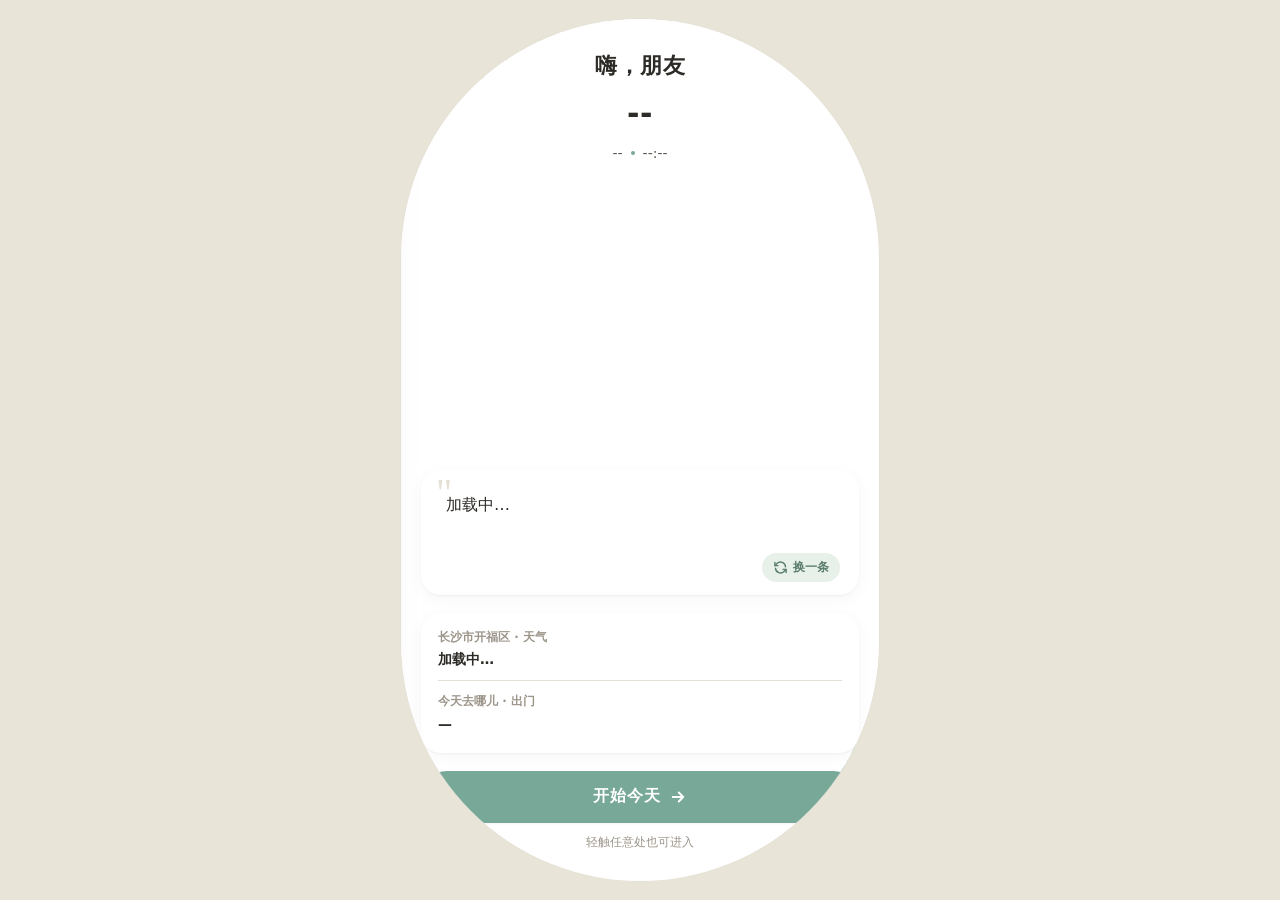
==== commit 84e7529d: "style(B): 统计网格末位跨列补缺角、图标盒去描边、数字统一等宽、overdue 改内嵌色条、开屏卡字号并入字阶" ====
--- a/index.html
+++ b/index.html
@@ -51,16 +51,16 @@
    <div class="quote-card" id="splashInfo" style="padding:14px 16px 12px">
     <div style="display:flex;gap:12px;align-items:flex-start">
      <div class="grow">
-      <div style="font-size:11.5px;color:var(--ink-3);font-weight:700">长沙市开福区 · 天气</div>
-      <div id="weatherText" style="font-size:15px;font-weight:700;color:var(--ink);margin-top:3px;line-height:1.4">加载中…</div>
+      <div style="font-size:var(--fs-4);color:var(--ink-3);font-weight:700">长沙市开福区 · 天气</div>
+      <div id="weatherText" style="font-size:var(--fs-3);font-weight:700;color:var(--ink);margin-top:3px;line-height:1.4">加载中…</div>
      </div>
     </div>
     <div style="height:1px;background:var(--line);margin:11px 0"></div>
     <div style="display:flex;gap:12px;align-items:flex-start">
      <div class="grow">
-      <div style="font-size:11.5px;color:var(--ink-3);font-weight:700">今天去哪儿 · 出门</div>
-      <div id="placeText" style="font-size:15px;font-weight:700;color:var(--ink);margin-top:3px">—</div>
-      <div id="placeTip" style="font-size:12.5px;color:var(--ink-2);margin-top:4px;line-height:1.55"></div>
+      <div style="font-size:var(--fs-4);color:var(--ink-3);font-weight:700">今天去哪儿 · 出门</div>
+      <div id="placeText" style="font-size:var(--fs-3);font-weight:700;color:var(--ink);margin-top:3px">—</div>
+      <div id="placeTip" style="font-size:var(--fs-4);color:var(--ink-2);margin-top:4px;line-height:1.55"></div>
      </div>
     </div>
    </div>
--- a/assets/css/style.css
+++ b/assets/css/style.css
@@ -41,7 +41,7 @@
  --w-3:400;   /* 正文：常规字重，易读 */
  --w-4:400;   /* 辅助：常规字重 + 浅灰色，克制退后 */
 
- /* ---- 统一间距系统 ---- */
+ /* ---- 统一间距系统（组内 4~12 / 组件内 16 / 组间 20 / 区块 24~32） ---- */
  --sp-1:4px;  --sp-2:8px;  --sp-3:12px; --sp-4:16px;
  --sp-5:20px; --sp-6:24px; --sp-7:32px;
 
@@ -302,12 +302,27 @@
  border-radius:var(--r-l);padding:16px;
  background:var(--card);border:1px solid var(--line);box-shadow:var(--shadow-sm);
 }
-.stat-card .ic{width:36px;height:36px;border-radius:var(--r-m);overflow:hidden;margin-bottom:9px;border:1px solid var(--line)}
+.stat-card .ic{width:32px;height:32px;border-radius:var(--r-m);overflow:hidden;margin-bottom:9px}
 .stat-card .ic svg{width:100%;height:100%;display:block}
 .stat-card .num{font-size:var(--fs-1);font-weight:var(--w-1);line-height:1.1;letter-spacing:-.5px}
 .stat-card .num small{font-size:var(--fs-4);font-weight:700;color:var(--ink-3);margin-left:2px}
 .stat-card .lb{font-size:var(--fs-4);color:var(--ink-2);margin-top:5px}
 .stat-card .sub{font-size:var(--fs-4);color:var(--ink-3);margin-top:9px;padding-top:8px;border-top:1px solid var(--line-2)}
+
+/* B 级①：统计网格为奇数张时，末位卡跨两列补上右下角空缺。
+   首页是 5 张 → 生效；周总结页是 4 张与 8 张（偶数）→ 自动不生效。 */
+.stat-grid > .stat-card:last-child:nth-child(odd){
+ grid-column:1 / -1;
+ display:grid;grid-template-columns:auto 1fr;column-gap:12px;align-items:center;
+}
+.stat-grid > .stat-card:last-child:nth-child(odd) .ic{grid-column:1;grid-row:1 / span 3;margin-bottom:0}
+.stat-grid > .stat-card:last-child:nth-child(odd) .num,
+.stat-grid > .stat-card:last-child:nth-child(odd) .lb,
+.stat-grid > .stat-card:last-child:nth-child(odd) .sub{grid-column:2}
+
+/* B 级②：数字统一等宽，避免数值跳动时整行左右抖（原来只有 .ring-time 有） */
+.stat-card .num,.streak-card .v,.pc-num,.energy-head .eh-left .n,
+.timer-meta b,.exp-amt,.hist-cost,.cal-cell,.todo-time{font-variant-numeric:tabular-nums}
 
 /* 大打卡卡片 */
 .streak-card{
@@ -384,7 +399,9 @@
 }
 .task-item.done{opacity:.55}
 .task-item.done .t-name{text-decoration:line-through;color:var(--ink-3)}
-.task-item.overdue{border-left:3px solid var(--warn)}
+/* B 级③：原来用 3px 左边框压在 1px 描边上，左侧会出现一个台阶。
+   改成四边仍是 1px（左边框只换色），用 inset 阴影画内嵌色条，视觉一致且不影响盒模型。 */
+.task-item.overdue{border-left:1px solid var(--warn);box-shadow:var(--shadow-sm), inset 3px 0 0 var(--warn)}
 .tick{
  width:23px;height:23px;border-radius:var(--r-s);flex:none;margin-top:1px;
  border:2px solid #cdd2da;display:grid;place-items:center;background:#fff;
@@ -872,7 +889,9 @@
 .btn-primary,.btn-ghost,.btn{border-radius:var(--r-m)}
 
 /* ---- 毛玻璃卡片：轻度磨砂 + 1px 淡白描边，独立于底图、不糊在一起 ---- */
-.card,.stat-card,.streak-card,.quote-card,.energy-head,.points-card,.task-item,.todo-item,.idea-item,.review-item,.reward-row,.fund-card,.step-item,.picker-row,.meal-item{
+/* 只给「数量少的大卡片」上磨砂。列表行（task/todo/idea/review/reward/step/picker/meal）数量多、
+   滚动时要逐帧重算模糊，是中低端机掉帧的主因 —— 它们各自已有 background + border，去掉磨砂外观不变。 */
+.card,.stat-card,.streak-card,.quote-card,.energy-head,.points-card,.fund-card{
  -webkit-backdrop-filter:var(--frost);
  backdrop-filter:var(--frost);
  background:var(--card);
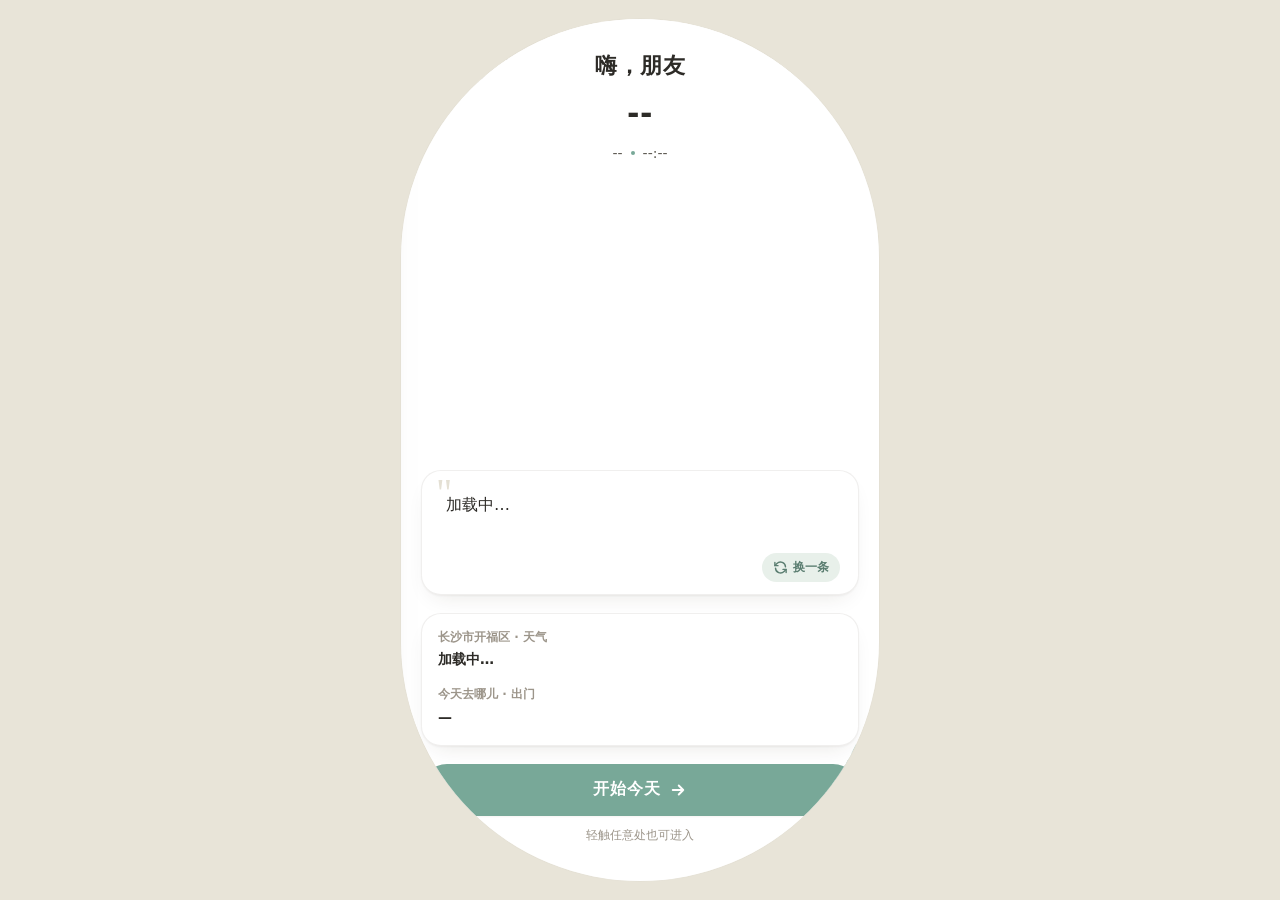
==== commit d1d91c92: "style(card): 卡内留白分组（去 1px 线）+ 内边距 18→20 + 标签退色、数值提重" ====
--- a/index.html
+++ b/index.html
@@ -55,7 +55,7 @@
       <div id="weatherText" style="font-size:var(--fs-3);font-weight:700;color:var(--ink);margin-top:3px;line-height:1.4">加载中…</div>
      </div>
     </div>
-    <div style="height:1px;background:var(--line);margin:11px 0"></div>
+    <div style="height:16px"></div>
     <div style="display:flex;gap:12px;align-items:flex-start">
      <div class="grow">
       <div style="font-size:var(--fs-4);color:var(--ink-3);font-weight:700">今天去哪儿 · 出门</div>
--- a/assets/css/style.css
+++ b/assets/css/style.css
@@ -20,6 +20,12 @@
  --danger:#c87a6e;
  --shadow:0 1px 2px rgba(50,40,18,.05), 0 4px 16px rgba(50,40,18,.04);
  --shadow-sm:0 1px 2px rgba(50,40,18,.05);
+ /* 卡片主投影：近处一层收边（贴地的实影）+ 远处一层大范围扩散（把卡片托起来）。
+    负 spread 让远影收在卡片下方，不会糊到旁边的卡片上。 */
+ --shadow-card:0 1px 2px rgba(50,40,18,.05), 0 10px 24px -12px rgba(50,40,18,.14);
+ /* 卡片收边色：极淡的暖深色。原来用 --edge（rgba(255,255,255,.62)）等于白卡上的白边，
+    完全没有分离感 —— 这是「卡片很普通」的根因。暖深色在白底和壁纸两种场景下都成立。 */
+ --edge-ink:rgba(50,40,18,.07);
  --r-l:20px;
  --r-m:14px;
  --r-s:10px;
@@ -311,14 +317,41 @@
 
 /* B 级①：统计网格为奇数张时，末位卡跨两列补上右下角空缺。
    首页是 5 张 → 生效；周总结页是 4 张与 8 张（偶数）→ 自动不生效。 */
-.stat-grid > .stat-card:last-child:nth-child(odd){
+.stat-grid:not(.compact) > .stat-card:last-child:nth-child(odd){
  grid-column:1 / -1;
  display:grid;grid-template-columns:auto 1fr;column-gap:12px;align-items:center;
 }
-.stat-grid > .stat-card:last-child:nth-child(odd) .ic{grid-column:1;grid-row:1 / span 3;margin-bottom:0}
-.stat-grid > .stat-card:last-child:nth-child(odd) .num,
-.stat-grid > .stat-card:last-child:nth-child(odd) .lb,
-.stat-grid > .stat-card:last-child:nth-child(odd) .sub{grid-column:2}
+.stat-grid:not(.compact) > .stat-card:last-child:nth-child(odd) .ic{grid-column:1;grid-row:1 / span 3;margin-bottom:0}
+.stat-grid:not(.compact) > .stat-card:last-child:nth-child(odd) .num,
+.stat-grid:not(.compact) > .stat-card:last-child:nth-child(odd) .lb,
+.stat-grid:not(.compact) > .stat-card:last-child:nth-child(odd) .sub{grid-column:2}
+
+/* ---- C 级：首页统计格降为三列小格，明显比主角小，不与 Hero 抢视线 ---- */
+.stat-grid.compact{grid-template-columns:repeat(3,minmax(0,1fr));gap:8px;margin-bottom:16px}
+.stat-grid.compact .stat-card{padding:11px 10px;border-radius:var(--r-m)}
+.stat-grid.compact .stat-card .ic{width:26px;height:26px;margin-bottom:7px}
+.stat-grid.compact .stat-card .num{font-size:var(--fs-2)}
+.stat-grid.compact .stat-card .lb{font-size:var(--fs-4);margin-top:4px}
+.stat-grid.compact .stat-card .sub{margin-top:7px;padding-top:6px}
+/* 5 张 = 3 + 2：末位跨 2 列刚好填满，不留空格 */
+.stat-grid.compact > .stat-card:last-child:nth-child(3n+2){grid-column:span 2}
+
+/* ---- C 级：首屏结论条，一句话告诉今天该干什么 ---- */
+.focus-line{
+ display:flex;align-items:center;gap:10px;
+ padding:10px 12px;margin-bottom:12px;
+ border-radius:var(--r-m);
+ background:var(--line-2);
+}
+.focus-line .fl-text{
+ flex:1;min-width:0;font-size:var(--fs-4);font-weight:700;color:var(--ink);
+ overflow:hidden;text-overflow:ellipsis;white-space:nowrap;
+}
+.focus-line .fl-energy{
+ flex:none;font-size:var(--fs-4);font-weight:700;color:var(--brand-ink);
+ background:var(--brand-soft);border-radius:var(--r-pill);padding:3px 9px;
+}
+.focus-line:active{transform:scale(.99)}
 
 /* B 级②：数字统一等宽，避免数值跳动时整行左右抖（原来只有 .ring-time 有） */
 .stat-card .num,.streak-card .v,.pc-num,.energy-head .eh-left .n,
@@ -350,7 +383,7 @@
 /* 精力条 */
 .energy-head{
  border-radius:var(--r-l);padding:18px;margin-bottom:16px;
- background:var(--card);border:1px solid var(--line);box-shadow:var(--shadow-sm);
+ background:var(--card);border:1px solid var(--line);box-shadow:var(--shadow-card);
 }
 .energy-head .eh-top{display:flex;justify-content:space-between;align-items:flex-end;margin-bottom:12px}
 .energy-head .eh-left .t{font-size:var(--fs-4);color:var(--ink-2)}
@@ -882,7 +915,7 @@
 /* ---- 组件统一：圆角与阴影（统一到 --r-l / --shadow） ---- */
 .card,.stat-card,.points-card,.streak-card,.quote-card{
  border-radius:var(--r-l);
- box-shadow:var(--shadow);
+ box-shadow:var(--shadow-card);
 }
 .pill-btn,.enter-btn{border-radius:var(--r-pill)}
 .pill-btn.plain{border-radius:var(--r-pill)}
@@ -895,7 +928,7 @@
  -webkit-backdrop-filter:var(--frost);
  backdrop-filter:var(--frost);
  background:var(--card);
- border:1px solid var(--edge);
+ border:1px solid var(--edge-ink);
 }
 /* 顶栏同样磨砂，但保留底部细分隔、不加四边描边 */
 .topbar{
--- a/assets/css/motion.css
+++ b/assets/css/motion.css
@@ -17,6 +17,10 @@
 #enterBtn.fin-draw .fin-check path{animation:finDraw .4s .4s cubic-bezier(.6,.02,.3,1) forwards}
 @keyframes finDraw{to{stroke-dashoffset:0}}
 .fin-particle{position:fixed;z-index:12040;width:7px;height:7px;border-radius:50%;pointer-events:none;will-change:transform,opacity}
+
+/* 完成一件任务的脉冲圈（从勾选框位置扩散） */
+.fin-donering{position:fixed;z-index:12040;width:26px;height:26px;border-radius:50%;
+ border:2px solid var(--brand);pointer-events:none;will-change:transform,opacity}
 
 /* ---------- 2. 勾选联动 ---------- */
 .topbar{position:relative}
@@ -75,5 +79,5 @@
 /* ---------- 无障碍：降低动效 ---------- */
 @media (prefers-reduced-motion:reduce){
  *{animation-duration:.01ms!important;animation-iteration-count:1!important;transition-duration:.01ms!important}
- .fin-particle{display:none!important}
+ .fin-particle,.fin-donering{display:none!important}
 }
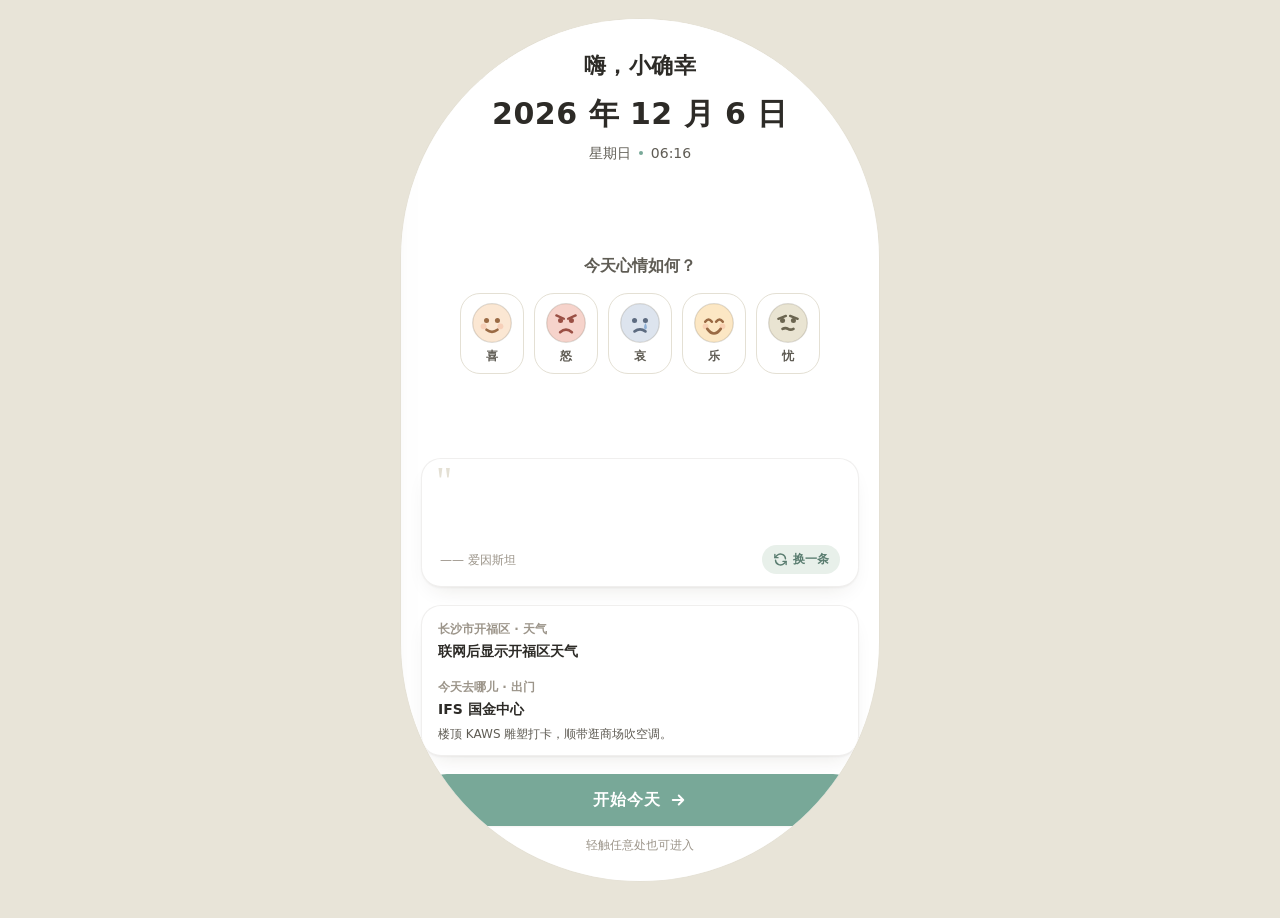
==== commit 419830f2: "fix(timer/fab): 番茄钟倒计时搬顶栏成 .mt-pill 药丸（去右下角大圆），悬浮+改为滑动感知隐藏，有+页面底部留白加到84px；sw.js→v47" ====
--- a/index.html
+++ b/index.html
@@ -122,15 +122,6 @@
 
   <main class="view" id="view"></main>
 
-  <!-- 悬浮迷你计时器 -->
-  <button class="mini-timer" id="miniTimer" type="button" hidden>
-   <svg class="mt-ring" viewBox="0 0 44 44" width="44" height="44">
-    <circle cx="22" cy="22" r="19" fill="none" stroke="rgba(255,255,255,.45)" stroke-width="4"></circle>
-    <circle id="mtProgress" cx="22" cy="22" r="19" fill="none" stroke="#fff" stroke-width="4" stroke-linecap="round"
-        stroke-dasharray="119.4" stroke-dashoffset="0" transform="rotate(-90 22 22)"></circle>
-   </svg>
-   <span class="mt-text" id="mtText">25:00</span>
-  </button>
  </div>
 
  <!-- ========== 侧滑抽屉 ========== -->
--- a/assets/css/style.css
+++ b/assets/css/style.css
@@ -8,6 +8,9 @@
  --ink:#2d2b27;
  --ink-2:#5f5c54;
  --ink-3:#9c958a;
+ /* ④ 卡内「标签」专用色：比 --ink-2 更浅一档，让标签退到背景、数值成为主角。
+    只在卡片信息行里用，不要全局替换 --ink-2（那是正文级灰）。 */
+ --ink-lb:#a49d90;
  --card:#ffffff;
  --card-2:#f9f6ee;
  --line:#e4e0d4;
@@ -205,7 +208,7 @@
 .pill-btn:active{transform:scale(.95)}
 
 .view{
- flex:1;overflow-y:auto;-webkit-overflow-scrolling:touch;
+ flex:1;overflow-y:auto;overflow-x:hidden;-webkit-overflow-scrolling:touch;
  padding:16px 16px calc(48px + var(--safe-b));
 }
 .view::-webkit-scrollbar{width:0}
@@ -272,10 +275,12 @@
  border:1px solid var(--line);
  border-radius:var(--r-l);
  box-shadow:var(--shadow-sm);
- padding:18px;margin-bottom:16px;
+ /* ③ 卡片内边距 18 → 20：内容离边更远，卡片才显得「装得下东西」而不是挤在里面 */
+ padding:20px;margin-bottom:16px;
 }
 .card.tight{padding:15px 16px}
-.sec-title{display:flex;align-items:center;justify-content:space-between;margin:8px 0 12px;padding-bottom:9px;border-bottom:1px solid var(--line-2)}
+/* ② 卡内不用 1px 线分组，改用留白分组（线是最廉价的分隔方式，且卡片浮起后硬线会割裂） */
+.sec-title{display:flex;align-items:center;justify-content:space-between;margin:10px 0 16px}
 .sec-title h2{font-size:var(--fs-2);font-weight:var(--w-2);display:flex;align-items:center;gap:7px}
 .sec-title h2 .bar-mark{width:4px;height:15px;border-radius:var(--r-s);background:var(--brand)}
 .sec-title .more{font-size:var(--fs-4);color:var(--ink-3)}
@@ -312,8 +317,11 @@
 .stat-card .ic svg{width:100%;height:100%;display:block}
 .stat-card .num{font-size:var(--fs-1);font-weight:var(--w-1);line-height:1.1;letter-spacing:-.5px}
 .stat-card .num small{font-size:var(--fs-4);font-weight:700;color:var(--ink-3);margin-left:2px}
-.stat-card .lb{font-size:var(--fs-4);color:var(--ink-2);margin-top:5px}
-.stat-card .sub{font-size:var(--fs-4);color:var(--ink-3);margin-top:9px;padding-top:8px;border-top:1px solid var(--line-2)}
+.stat-card .lb{font-size:var(--fs-4);color:var(--ink-lb);margin-top:5px}
+/* ② 卡内不用 1px 线分组，改用留白分组（硬线会把浮起的卡片割成两半） */
+.stat-card .sub{font-size:var(--fs-4);color:var(--ink-3);margin-top:10px}
+/* ④ 卡内信息行：标签用 --ink-lb 退到背景，行内数值提到 600 字重成为第一眼落点 */
+.stat-card .sub b{font-weight:600}
 
 /* B 级①：统计网格为奇数张时，末位卡跨两列补上右下角空缺。
    首页是 5 张 → 生效；周总结页是 4 张与 8 张（偶数）→ 自动不生效。 */
@@ -332,7 +340,7 @@
 .stat-grid.compact .stat-card .ic{width:26px;height:26px;margin-bottom:7px}
 .stat-grid.compact .stat-card .num{font-size:var(--fs-2)}
 .stat-grid.compact .stat-card .lb{font-size:var(--fs-4);margin-top:4px}
-.stat-grid.compact .stat-card .sub{margin-top:7px;padding-top:6px}
+.stat-grid.compact .stat-card .sub{margin-top:8px}
 /* 5 张 = 3 + 2：末位跨 2 列刚好填满，不留空格 */
 .stat-grid.compact > .stat-card:last-child:nth-child(3n+2){grid-column:span 2}
 
@@ -363,7 +371,7 @@
  border-radius:var(--r-l);padding:20px;margin-bottom:16px;
  background:var(--card);border:1px solid var(--line);box-shadow:var(--shadow-sm);
 }
-.streak-card .k{font-size:var(--fs-4);color:var(--ink-2)}
+.streak-card .k{font-size:var(--fs-4);color:var(--ink-lb)}
 .streak-card .v{font-size:var(--fs-mark);font-weight:var(--w-1);line-height:1.05;margin-top:2px;color:var(--ink)}
 .streak-card .v small{font-size:var(--fs-3);font-weight:600;margin-left:4px;color:var(--ink-2)}
 .streak-card .cat{position:absolute;right:10px;top:50%;transform:translateY(-50%);width:84px;opacity:.9;z-index:1}
@@ -382,14 +390,16 @@
 
 /* 精力条 */
 .energy-head{
- border-radius:var(--r-l);padding:18px;margin-bottom:16px;
+ border-radius:var(--r-l);padding:20px;margin-bottom:16px;
  background:var(--card);border:1px solid var(--line);box-shadow:var(--shadow-card);
 }
-.energy-head .eh-top{display:flex;justify-content:space-between;align-items:flex-end;margin-bottom:12px}
-.energy-head .eh-left .t{font-size:var(--fs-4);color:var(--ink-2)}
+.energy-head .eh-top{display:flex;justify-content:space-between;align-items:flex-end;margin-bottom:16px}
+.energy-head .eh-left .t{font-size:var(--fs-4);color:var(--ink-lb)}
 .energy-head .eh-left .n{font-size:var(--fs-display);font-weight:var(--w-1);line-height:1.05;color:var(--ink)}
 .energy-head .eh-left .n small{font-size:var(--fs-3);font-weight:600;color:var(--ink-2)}
-.energy-head .eh-right{text-align:right;font-size:var(--fs-4);line-height:1.7;color:var(--ink-2)}
+/* ④「已消耗 / 已充能」这类标签也退到 --ink-lb，数值提重并回到 --ink，形成标签暗、数值亮的对比 */
+.energy-head .eh-right{text-align:right;font-size:var(--fs-4);line-height:1.7;color:var(--ink-lb)}
+.energy-head .eh-stat b{font-weight:600;color:var(--ink)}
 .energy-bar{height:14px;border-radius:var(--r-s);background:var(--line);overflow:hidden;display:flex}
 .energy-bar i{display:block;height:100%;transition:width .5s ease}
 .energy-bar .used{background:#dcab9f}
@@ -398,7 +408,7 @@
 .energy-legend i{width:8px;height:8px;border-radius:var(--r-s);display:inline-block;margin-right:5px}
 
 /* 计时器 */
-.timer-card{text-align:center;padding:18px 16px 16px}
+.timer-card{text-align:center;padding:20px 18px 18px}
 .timer-modes{display:inline-flex;background:var(--line-2);border-radius:var(--r-m);padding:4px;margin-bottom:14px}
 .timer-modes button{padding:7px 16px;border-radius:var(--r-m);font-size:var(--fs-4);font-weight:700;color:var(--ink-2)}
 .timer-modes button.on{background:#fff;color:var(--brand-ink);box-shadow:var(--shadow-sm)}
@@ -689,7 +699,7 @@
   新增：复盘日历 / 待办 / 基金 / 玉琢 / 充能
   ========================================================== */
 /* 计划页充能按钮 */
-.energy-head .eh-right{display:flex;flex-direction:column;align-items:flex-end;gap:8px;font-size:var(--fs-4);line-height:1.7;color:var(--ink-2)}
+.energy-head .eh-right{display:flex;flex-direction:column;align-items:flex-end;gap:8px;font-size:var(--fs-4);line-height:1.7;color:var(--ink-lb)}
 .eh-charge{
  align-self:flex-end;background:var(--card);color:var(--brand-ink);
  border:1px solid var(--line);border-radius:var(--r-m);padding:6px 13px;font-size:var(--fs-4);font-weight:800;
@@ -812,7 +822,8 @@
 .bstat b.pos{color:var(--brand)}
 .budget-acts{display:flex;gap:10px}
 .budget-acts .pill-btn{flex:1;justify-content:center;height:42px}
-.exp-list{margin-top:12px;border-top:1px solid var(--line);padding-top:6px}
+/* ② 同上：卡内列表不再用 1px 线切开，靠 16px 留白分组 */
+.exp-list{margin-top:16px}
 .exp-row{display:flex;align-items:center;gap:8px;padding:7px 0;font-size:var(--fs-3)}
 .exp-cat{flex:none;background:var(--brand-soft);color:var(--brand-ink);border-radius:var(--r-s);padding:2px 8px;font-size:var(--fs-4)}
 .exp-note{flex:1;color:var(--ink-3);overflow:hidden;text-overflow:ellipsis;white-space:nowrap}
@@ -944,7 +955,7 @@
 .drawer-energy{padding:0 var(--sp-4) 14px}
 .nav-list{padding:var(--sp-3) var(--sp-3)}
 .splash{padding:calc(30px + var(--safe-t)) var(--sp-5) calc(26px + var(--safe-b))}
-.sec-title{margin-bottom:var(--sp-3)}
+.sec-title{margin-bottom:var(--sp-4)}
 
 /* ==========================================================
    专注启动台（开屏之后的大号番茄钟）
@@ -1003,3 +1014,149 @@
  -webkit-backdrop-filter:var(--frost);backdrop-filter:var(--frost);
 }
 .fg-skip:active{transform:scale(.98)}
+
+/* ==========================================================
+  首页分组节奏（D 级）：组内 8px、组间 28px，取代一律 16px 的尺子节奏
+  —— 间距一样大，等于告诉眼睛「这些一样重要」
+  ========================================================== */
+.home-block{margin-bottom:28px}
+.home-block > .focus-line,
+.home-block > .streak-card,
+.home-block > .stat-grid,
+.home-block > .card,
+.home-block > .points-card{margin-bottom:8px}
+.home-block > .focus-line:last-child,
+.home-block > .streak-card:last-child,
+.home-block > .stat-grid:last-child,
+.home-block > .card:last-child,
+.home-block > .points-card:last-child{margin-bottom:0}
+/* 主角卡：内边距 20 → 24，配合 JS 里三处行距 2 → 10，让它明显高过次要卡一档
+   原来只高 1.4 倍，看起来还是「一排卡」，不是「主角 + 配角」 */
+.home-block > .streak-card{padding:24px}
+.home-block > .streak-card .streak-days{margin-top:18px}
+/* 组 C：图表去掉白卡片框。白框变稀缺，有框的那几张自动成为重点 ——
+   全页白框由 6 个降到 3 个 */
+/* 去框后压在壁纸上文字会糊：垫一层极淡的透明白（不恢复卡片框、无角无影），
+   既托起文字、又只在壁纸场景下才被看见，白底页里几乎无感 */
+.home-block.plain > .card{
+ background:rgba(255,255,255,.5);border-color:transparent;box-shadow:none;padding:0 20px;
+ -webkit-backdrop-filter:none;backdrop-filter:none;
+}
+
+/* ---- 组 B：今日速览（1.75 份宽）‖ 积分（1 份宽）—— 宽度第一次出现差异 ----
+   甜甜圈换成细进度条：92px 的环在 60% 宽的卡里塞不下，硬塞会把「饮水 / 运动」那行挤到换行 */
+.home-row{display:grid;grid-template-columns:1.75fr 1fr;gap:10px;align-items:stretch}
+.home-row > .card,.home-row > .points-card{margin-bottom:0}
+.home-block > .home-row{margin-bottom:0}
+.mini-bar{height:8px;border-radius:var(--r-pill);background:var(--line-2);overflow:hidden}
+.mini-bar i{display:block;height:100%;border-radius:var(--r-pill);background:var(--brand);transition:width .5s ease}
+/* 积分窄卡：竖排，只留等级 + 积分 + 去兑换（经验、人物属性在奖励页都有，窄卡放不下） */
+.points-card.mini{flex-direction:column;align-items:flex-start;gap:4px;padding:16px 14px;margin-bottom:0}
+.points-card.mini .ic{width:34px;height:34px}
+.points-card.mini .pc-num{font-size:var(--fs-1);margin:0}
+.points-card.mini .pc-go{margin-top:auto;align-self:flex-start}
+/* 统计格不再三等分：首列 1.45 份，5 张卡排成「3 + 2」，行内宽窄不同 */
+.stat-grid.compact{grid-template-columns:1.45fr 1fr 1fr}
+
+/* ==========================================================
+  操作型页面（每日计划 / 玉琢 / 灵感 / 奖励 / 心愿）
+  进这些页是为了干活，不是为了看数据 —— 所以：
+  ① 白框稀缺：列表行一律去框，裸在纸面上（一排小方块是「规矩、无聊」最大的来源）
+  ② 只有一个执行重心 .pg-hero，其它一律矮下去
+  ③ 组内 10、组间 24（sec-title 就是新一组的起点）
+  ========================================================== */
+.pg-operate .card{margin-bottom:10px}
+.pg-operate .sec-title{margin-top:24px;margin-bottom:10px}
+.pg-operate > .sec-title:first-child{margin-top:0}
+/* 列表行去框：描边、投影、磨砂全撤，只留一条极淡的分隔线；
+   但垫一层极淡透明白（不恢复卡片框、无角无影），避免裸压在壁纸上文字糊 */
+.pg-operate .task-item,
+.pg-operate .step-item,
+.pg-operate .idea-item,
+.pg-operate .reward-row,
+.pg-operate .fund-card{
+ background:rgba(255,255,255,.5);border:none;box-shadow:none;border-radius:0;margin-bottom:0;
+ padding:13px 2px;border-bottom:1px solid var(--line-2);
+ -webkit-backdrop-filter:none;backdrop-filter:none;
+}
+.pg-operate .task-item:last-child,
+.pg-operate .step-item:last-child,
+.pg-operate .idea-item:last-child,
+.pg-operate .reward-row:last-child,
+.pg-operate .fund-card:last-child{border-bottom:none}
+/* 逾期任务的色条：去掉四边框后仍用 inset 阴影画，不退回成左侧台阶 */
+.pg-operate .task-item.overdue{border-left:none;box-shadow:inset 3px 0 0 var(--warn)}
+/* 本页主角：更高更舒展，数字放大 */
+.pg-operate .pg-hero{padding:22px 20px}
+.pg-operate .pg-hero .rr-points b,
+.pg-operate .pg-hero .dream-overall b,
+.pg-operate .pg-hero .expr-prog{font-size:var(--fs-display);line-height:1.05}
+/* 状态条 / 配置条：不该占一整张卡片 */
+.pg-operate .pg-bar,
+.pg-operate .pg-list{
+ background:transparent;border:none;box-shadow:none;padding:2px;
+ -webkit-backdrop-filter:none;backdrop-filter:none;
+}
+/* 每日计划：精力条降级成矮条，把主角让给计时器（它是「看」的信息，不该和执行并列） */
+.pg-operate .energy-head{padding:14px 16px}
+.pg-operate .energy-head .eh-left .n{font-size:var(--fs-1)}
+.pg-operate .timer-card{padding:24px 20px;margin-top:14px}
+
+/* ==========================================================
+  阅读型页面（周总结 / 健身 / 健康 / 复盘）
+  进这些页是为了看数据，不是为了干活 —— 所以：
+  ① 主角块 read-hero：数字 / 图表最大（与操作型「白框稀缺、主角更高」相反）
+  ② 图表 / 月历放进 .frame 白框，白框稀缺成重点（全页 2~3 个）
+  ③ 次要列表去框裸行 naked-list（垫极淡透明白，避免压壁纸糊、不恢复卡片框）
+  ④ 统计非等宽：复用 .stat-grid.compact（1.45fr 1fr 1fr）
+  ========================================================== */
+.pg-read .read-hero{margin-bottom:14px}
+.pg-read .read-hero .rh-card{
+ background:var(--card);border-radius:var(--r-l);box-shadow:var(--shadow-card);
+ padding:20px;border:1px solid var(--edge-ink);display:flex;gap:16px;align-items:center;
+}
+.pg-read .read-hero .rh-big{flex:1;min-width:0}
+.pg-read .read-hero .rh-big .k{font-size:13px;color:var(--ink-2);margin-bottom:4px}
+.pg-read .read-hero .rh-big .v{font-size:34px;font-weight:800;line-height:1.05;color:var(--ink);font-variant-numeric:tabular-nums}
+.pg-read .read-hero .rh-big .v small{font-size:15px;font-weight:600;color:var(--ink-2)}
+.pg-read .read-hero .rh-big .sub{font-size:12px;color:var(--ink-3);margin-top:6px;line-height:1.5}
+.pg-read .read-hero .rh-big .sub b{color:var(--ink-2);font-weight:600}
+.pg-read .donut-wrap{position:relative;flex:none}
+.pg-read .donut-wrap .dt{position:absolute;inset:0;display:flex;align-items:center;justify-content:center;font-size:19px;font-weight:800;color:var(--ink);font-variant-numeric:tabular-nums}
+/* 小标题：阅读型用轻量 sec-label（不抢主角），替代厚重的 sec-title */
+.pg-read .sec-label{font-size:12px;color:var(--ink-lb);font-weight:600;margin:18px 2px 8px;letter-spacing:.02em}
+/* 白框：图表 / 月历的归属 —— 有框的那几块自动成为重点 */
+.pg-read .frame{
+ background:var(--card);border-radius:var(--r-l);box-shadow:var(--shadow-card);
+ padding:16px;border:1px solid var(--edge-ink);margin-bottom:14px;
+}
+.pg-read .frame .ttl{font-size:14px;font-weight:600;color:var(--ink);margin-bottom:10px;display:flex;justify-content:space-between;align-items:center}
+.pg-read .frame .ttl .m{font-size:12px;color:var(--ink-3);font-weight:400}
+/* 去框裸行：列表行垫极淡透明白（不恢复卡片框、无角无影），只壁纸场景托起文字 */
+.pg-read .naked-list .li{
+ padding:13px 2px;border-bottom:1px solid var(--line-2);
+ display:flex;justify-content:space-between;align-items:center;
+ background:rgba(255,255,255,.5);
+ -webkit-backdrop-filter:none;backdrop-filter:none;
+}
+.pg-read .naked-list .li:last-child{border-bottom:none}
+.pg-read .naked-list .li .nm{font-size:14px;color:var(--ink);min-width:0;overflow:hidden;text-overflow:ellipsis;white-space:nowrap}
+.pg-read .naked-list .li .nm small{display:block;font-size:12px;color:var(--ink-3);font-weight:400;margin-top:2px}
+.pg-read .naked-list .li .mt{font-size:12px;color:var(--ink-3)}
+.pg-read .naked-list .li b{font-size:14px;color:var(--ink);font-variant-numeric:tabular-nums}
+/* 运动 / 健康：把原有 .fit-item / .meal-item 列表行去框（保留内部布局与交互钩子） */
+.pg-read .fit-item,
+.pg-read .meal-item{
+ background:rgba(255,255,255,.5);border:none;box-shadow:none;border-radius:0;margin-bottom:0;
+ padding:13px 2px;border-bottom:1px solid var(--line-2);
+ -webkit-backdrop-filter:none;backdrop-filter:none;
+}
+.pg-read .fit-item:last-child,
+.pg-read .meal-item:last-child{border-bottom:none}
+/* 复盘：本周数据自动汇总改成胶囊（wk-summary），不再占整张卡片 */
+.pg-read .wk-summary{display:flex;flex-wrap:wrap;gap:6px;margin-bottom:4px}
+.pg-read .wk-summary .chip{
+ font-size:12px;color:var(--ink-2);background:var(--card-2);border:1px solid var(--line);
+ padding:4px 10px;border-radius:var(--r-pill);
+}
+.pg-read .wk-summary .chip b{color:var(--brand-ink);font-weight:700}
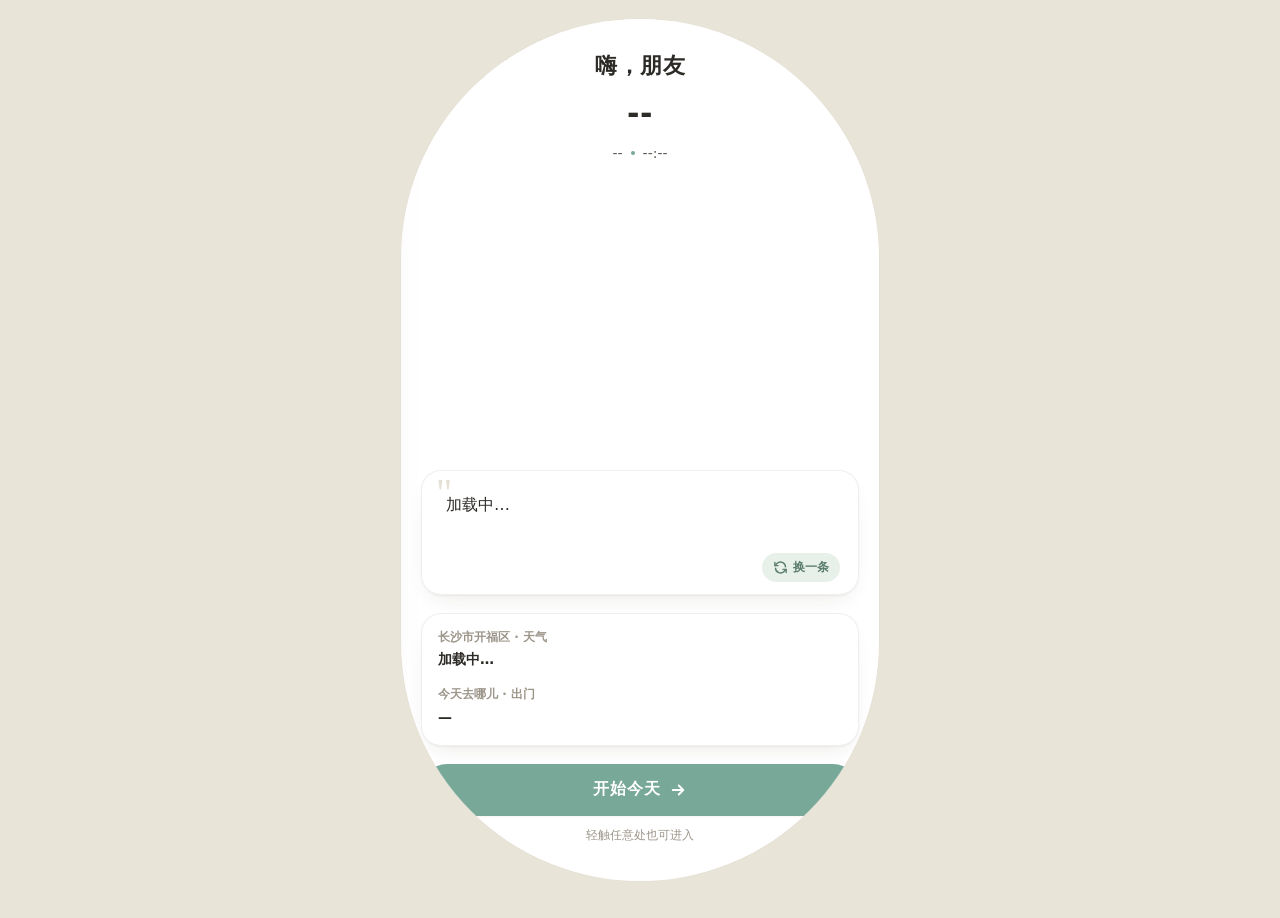
==== commit 211635f4: "feat(nav): 抽屉导航长按拖拽排序——navOrder 持久化、initNavReorder 长按抓取+实时换位、重置按钮、滚动锁；sw.js→v48" ====
--- a/index.html
+++ b/index.html
@@ -151,6 +151,7 @@
     <button class="link-btn" id="importBtn" type="button">导入</button>
    </div>
    <button class="link-btn" id="exportTxtBtn" type="button">导出为文本</button>
+   <button class="link-btn" id="resetNavBtn" type="button">重置导航顺序</button>
    <button class="link-btn danger" id="resetBtn" type="button">清空数据</button>
    <span class="ver">本地存储 · 你的独立模板</span>
    <input type="file" id="importFile" accept="application/json,.json" hidden />
--- a/assets/css/style.css
+++ b/assets/css/style.css
@@ -476,19 +476,26 @@
  width:54px;height:54px;border-radius:var(--r-l);display:grid;place-items:center;
  background:var(--brand);color:#fff;
  box-shadow:var(--shadow);
+ transition:opacity .26s ease, transform .26s ease;
 }
 .fab:active{transform:scale(.93)}
 
-/* 迷你计时器 */
-.mini-timer{
- position:absolute;right:16px;bottom:calc(88px + var(--safe-b));z-index:31;
- width:60px;height:60px;border-radius:50%;
- display:grid;place-items:center;
- background:var(--brand);
- box-shadow:var(--shadow);
-}
-.mini-timer .mt-ring{position:absolute;inset:8px;width:44px;height:44px}
-.mini-timer .mt-text{position:relative;font-size:var(--fs-4);font-weight:800;color:#fff;font-variant-numeric:tabular-nums}
+/* 顶栏倒计时药丸（运行中番茄钟） */
+.mt-pill{
+ -webkit-appearance:none;appearance:none;font-family:inherit;cursor:pointer;
+ display:inline-flex;align-items:center;gap:5px;
+ padding:4px 9px 4px 5px;border-radius:var(--r-pill);
+ background:rgba(127,184,245,.16);border:1px solid rgba(127,184,245,.28);
+ color:var(--brand-ink);
+ font-size:var(--fs-4);font-weight:800;line-height:1;font-variant-numeric:tabular-nums;
+}
+.mt-pill .mt-ring{width:18px;height:18px;flex:none}
+.mt-pill .mt-text{position:relative}
+
+/* 悬浮「+」：滑动浏览时隐藏，停滑 / 上滑时回来 */
+.view.fab-hide .fab{opacity:0;transform:translateY(120px);pointer-events:none}
+.view.has-fab{padding-bottom:calc(84px + var(--safe-b))}
+@media (prefers-reduced-motion:reduce){.fab{transition:none}.view.fab-hide .fab{transition:none}}
 
 /* ==========================================================
   表单 / 弹层
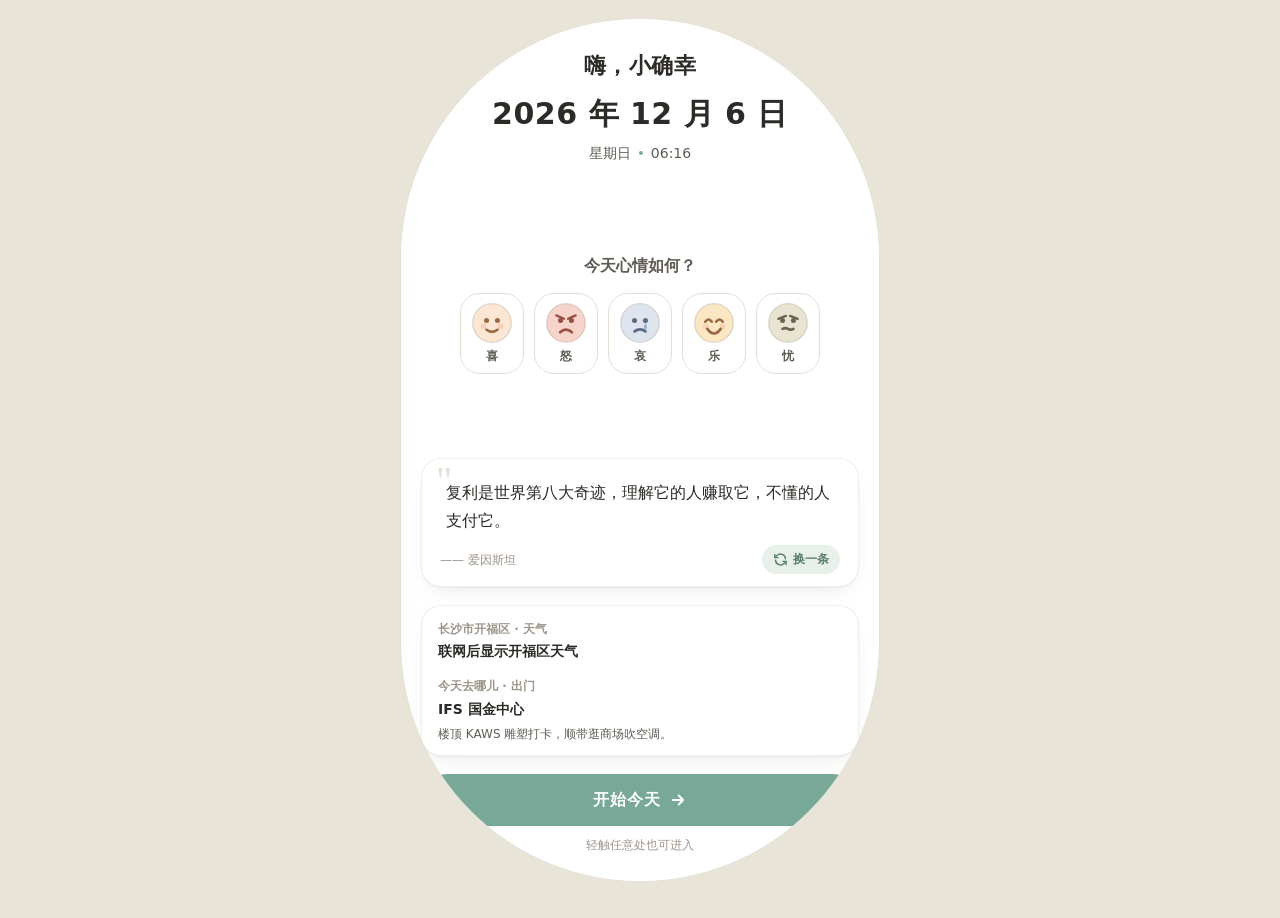
==== commit 0cf33f48: "feat(wall): 抽屉内新增「壁纸微调」滑杆(v52)——在抽屉底图按钮下方加「清晰度」(0~100)与「列表垫底」(30%~95%)两个滑杆，实时调用 Theme.setWallClarity" ====
--- a/index.html
+++ b/index.html
@@ -145,6 +145,18 @@
   <div class="drawer-foot">
    <button class="tpl-share" id="shareTplBtn" type="button">分享同款模板</button>
    <button class="link-btn" id="wallpaperBtn" type="button">更换全局底图</button>
+   <div class="wall-tune">
+    <div class="wt-title">壁纸微调（对所有底图一致）</div>
+    <div class="wt-row">
+     <label>清晰度 <b id="wallClarityVal">70</b></label>
+     <input type="range" id="wallClarity" min="0" max="100" value="70">
+    </div>
+    <div class="wt-row">
+     <label>列表垫底 <b id="wallNakedVal">55%</b></label>
+     <input type="range" id="wallNaked" min="30" max="95" value="55">
+    </div>
+    <div class="wt-hint">清晰度↑＝底图更清晰、白纱更薄；↓＝更护眼柔和。垫底＝列表 / 暂无任务的白底浓度。换底图时不变。</div>
+   </div>
    <button class="link-btn" id="installHintBtn" type="button">安装到主屏</button>
    <div class="foot-row">
     <button class="link-btn" id="exportBtn" type="button">导出</button>
--- a/assets/css/style.css
+++ b/assets/css/style.css
@@ -249,8 +249,15 @@
 .nav-item{
  display:flex;align-items:center;gap:12px;
  padding:9px 11px;border-radius:var(--r-m);margin-bottom:5px;
- transition:background .2s ease;width:100%;text-align:left;
-}
+ transition:background .2s ease;width:100%;text-align:left;position:relative;
+ -webkit-user-select:none;user-select:none;-webkit-touch-callout:none;touch-action:pan-y;
+}
+.nav-item .grab{display:none;flex:none;color:var(--ink-3);font-size:15px;line-height:1}
+.nav-list li.dragging{list-style:none}
+.nav-list li.dragging>.nav-item{display:flex;align-items:center;gap:12px;z-index:5;background:#fff;
+ box-shadow:0 10px 24px -8px rgba(50,40,18,.30);border-radius:var(--r-m);will-change:transform}
+.nav-list li.dragging .grab{display:inline-block;opacity:.55}
+.nav-list.reordering{touch-action:none;user-select:none;-webkit-user-select:none}
 .nav-item .ic{width:36px;height:36px;border-radius:var(--r-s);overflow:hidden;flex:none;border:1px solid var(--line)}
 .nav-item .ic svg{width:100%;height:100%;display:block}
 .nav-item .tx{flex:1;min-width:0}
@@ -1046,7 +1053,7 @@
 /* 去框后压在壁纸上文字会糊：垫一层极淡的透明白（不恢复卡片框、无角无影），
    既托起文字、又只在壁纸场景下才被看见，白底页里几乎无感 */
 .home-block.plain > .card{
- background:rgba(255,255,255,.5);border-color:transparent;box-shadow:none;padding:0 20px;
+ background:var(--naked-bg,rgba(255,255,255,.5));border-color:transparent;box-shadow:none;padding:0 20px;
  -webkit-backdrop-filter:none;backdrop-filter:none;
 }
 
@@ -1082,7 +1089,7 @@
 .pg-operate .idea-item,
 .pg-operate .reward-row,
 .pg-operate .fund-card{
- background:rgba(255,255,255,.5);border:none;box-shadow:none;border-radius:0;margin-bottom:0;
+ background:var(--naked-bg,rgba(255,255,255,.5));border:none;box-shadow:none;border-radius:0;margin-bottom:0;
  padding:13px 2px;border-bottom:1px solid var(--line-2);
  -webkit-backdrop-filter:none;backdrop-filter:none;
 }
@@ -1091,6 +1098,9 @@
 .pg-operate .idea-item:last-child,
 .pg-operate .reward-row:last-child,
 .pg-operate .fund-card:last-child{border-bottom:none}
+/* 暂无任务等裸灰字：壁纸场景下垫一层白，避免直接糊在照片上 */
+.pg-operate > .muted,
+.pg-read > .muted{background:var(--naked-bg,rgba(255,255,255,.5))}
 /* 逾期任务的色条：去掉四边框后仍用 inset 阴影画，不退回成左侧台阶 */
 .pg-operate .task-item.overdue{border-left:none;box-shadow:inset 3px 0 0 var(--warn)}
 /* 本页主角：更高更舒展，数字放大 */
@@ -1143,7 +1153,7 @@
 .pg-read .naked-list .li{
  padding:13px 2px;border-bottom:1px solid var(--line-2);
  display:flex;justify-content:space-between;align-items:center;
- background:rgba(255,255,255,.5);
+ background:var(--naked-bg,rgba(255,255,255,.5));
  -webkit-backdrop-filter:none;backdrop-filter:none;
 }
 .pg-read .naked-list .li:last-child{border-bottom:none}
@@ -1154,7 +1164,7 @@
 /* 运动 / 健康：把原有 .fit-item / .meal-item 列表行去框（保留内部布局与交互钩子） */
 .pg-read .fit-item,
 .pg-read .meal-item{
- background:rgba(255,255,255,.5);border:none;box-shadow:none;border-radius:0;margin-bottom:0;
+ background:var(--naked-bg,rgba(255,255,255,.5));border:none;box-shadow:none;border-radius:0;margin-bottom:0;
  padding:13px 2px;border-bottom:1px solid var(--line-2);
  -webkit-backdrop-filter:none;backdrop-filter:none;
 }
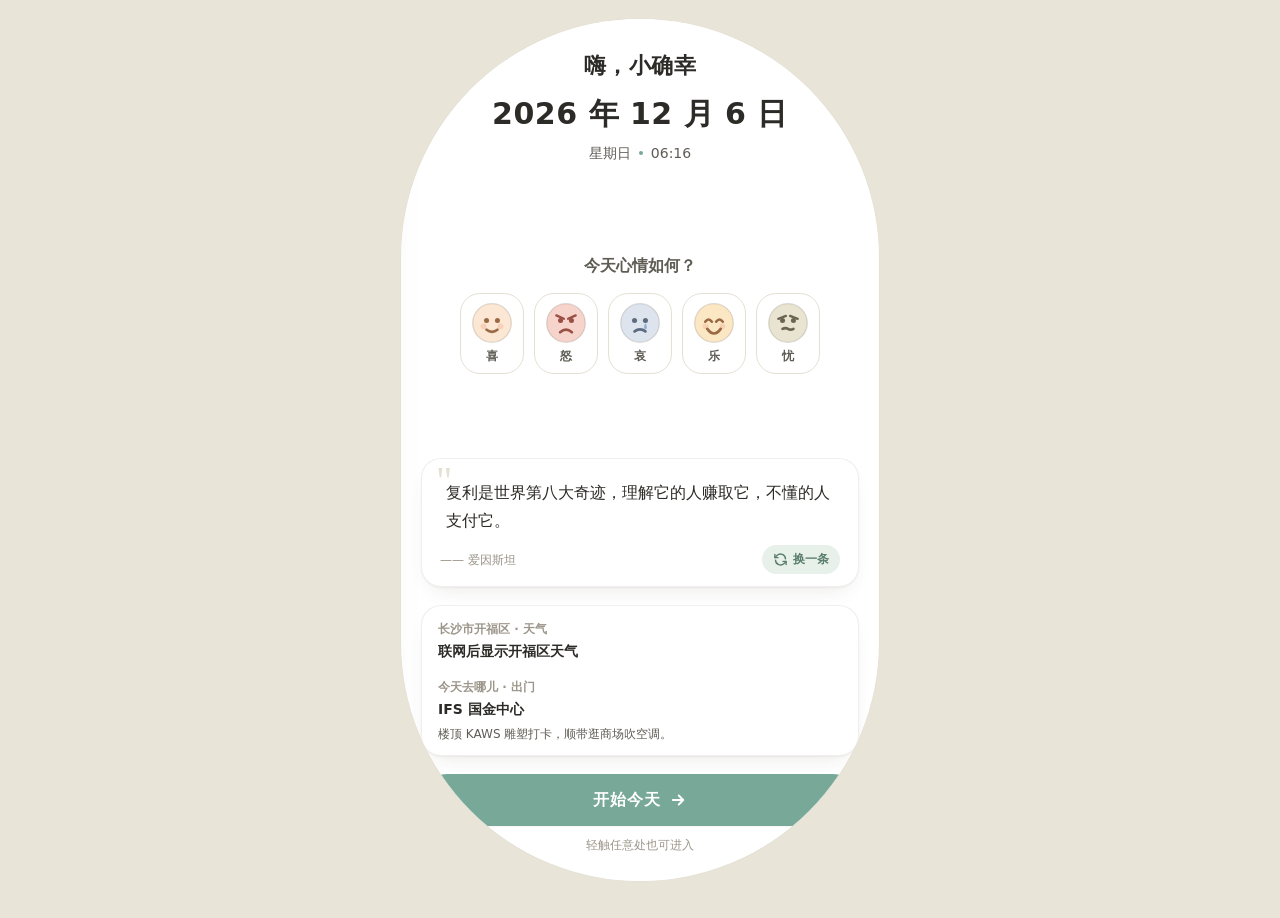
==== commit cb7f490b: "feat(drawer): 抽屉底部新增「设置」入口(v53)——底部新增设置按钮，将「分享同款模板」「更换全局底图(含壁纸微调滑杆)」「导入导出(导出/导入/导出为文本)」统一收进可折叠设置面板(." ====
--- a/index.html
+++ b/index.html
@@ -143,29 +143,38 @@
   </div>
   <ul class="nav-list" id="navList"></ul>
   <div class="drawer-foot">
-   <button class="tpl-share" id="shareTplBtn" type="button">分享同款模板</button>
-   <button class="link-btn" id="wallpaperBtn" type="button">更换全局底图</button>
-   <div class="wall-tune">
-    <div class="wt-title">壁纸微调（对所有底图一致）</div>
-    <div class="wt-row">
-     <label>清晰度 <b id="wallClarityVal">70</b></label>
-     <input type="range" id="wallClarity" min="0" max="100" value="70">
-    </div>
-    <div class="wt-row">
-     <label>列表垫底 <b id="wallNakedVal">55%</b></label>
-     <input type="range" id="wallNaked" min="30" max="95" value="55">
-    </div>
-    <div class="wt-hint">清晰度↑＝底图更清晰、白纱更薄；↓＝更护眼柔和。垫底＝列表 / 暂无任务的白底浓度。换底图时不变。</div>
-   </div>
    <button class="link-btn" id="installHintBtn" type="button">安装到主屏</button>
-   <div class="foot-row">
-    <button class="link-btn" id="exportBtn" type="button">导出</button>
-    <button class="link-btn" id="importBtn" type="button">导入</button>
-   </div>
-   <button class="link-btn" id="exportTxtBtn" type="button">导出为文本</button>
    <button class="link-btn" id="resetNavBtn" type="button">重置导航顺序</button>
    <button class="link-btn danger" id="resetBtn" type="button">清空数据</button>
    <span class="ver">本地存储 · 你的独立模板</span>
+
+   <div class="settings-panel" id="settingsPanel" hidden>
+    <button class="tpl-share" id="shareTplBtn" type="button">分享同款模板</button>
+    <button class="link-btn" id="wallpaperBtn" type="button">更换全局底图</button>
+    <div class="wall-tune">
+     <div class="wt-title">壁纸微调（对所有底图一致）</div>
+     <div class="wt-row">
+      <label>清晰度 <b id="wallClarityVal">70</b></label>
+      <input type="range" id="wallClarity" min="0" max="100" value="70">
+     </div>
+     <div class="wt-row">
+      <label>列表垫底 <b id="wallNakedVal">55%</b></label>
+      <input type="range" id="wallNaked" min="30" max="95" value="55">
+     </div>
+     <div class="wt-hint">清晰度↑＝底图更清晰、白纱更薄；↓＝更护眼柔和。垫底＝列表 / 暂无任务的白底浓度。换底图时不变。</div>
+    </div>
+    <div class="foot-row">
+     <button class="link-btn" id="exportBtn" type="button">导出</button>
+     <button class="link-btn" id="importBtn" type="button">导入</button>
+    </div>
+    <button class="link-btn" id="exportTxtBtn" type="button">导出为文本</button>
+   </div>
+
+   <button class="set-entry" id="settingsBtn" type="button">
+    <span>设置</span>
+    <svg class="set-caret" viewBox="0 0 24 24" width="18" height="18" fill="none" stroke="currentColor" stroke-width="2.2" stroke-linecap="round" stroke-linejoin="round"><path d="M6 9l6 6 6-6"/></svg>
+   </button>
+
    <input type="file" id="importFile" accept="application/json,.json" hidden />
    <input type="file" id="wallpaperFile" accept="image/*" hidden />
   </div>
--- a/assets/css/style.css
+++ b/assets/css/style.css
@@ -1101,6 +1101,14 @@
 /* 暂无任务等裸灰字：壁纸场景下垫一层白，避免直接糊在照片上 */
 .pg-operate > .muted,
 .pg-read > .muted{background:var(--naked-bg,rgba(255,255,255,.5))}
+/* 抽屉内「壁纸微调」滑杆 */
+.drawer-foot .wall-tune{margin:10px 0 4px;padding:12px 12px 8px;background:rgba(58,52,42,.05);border-radius:12px}
+.drawer-foot .wall-tune .wt-title{font-size:12px;color:var(--ink-2,#6b6354);font-weight:700;margin-bottom:8px;letter-spacing:.02em}
+.drawer-foot .wall-tune .wt-row{margin-bottom:10px}
+.drawer-foot .wall-tune .wt-row label{display:flex;justify-content:space-between;font-size:13px;color:var(--ink,#3a3428);margin-bottom:4px}
+.drawer-foot .wall-tune .wt-row label b{font-variant-numeric:tabular-nums}
+.drawer-foot .wall-tune input[type=range]{width:100%;height:24px;accent-color:var(--brand,#7a5a2e);cursor:pointer;touch-action:none}
+.drawer-foot .wall-tune .wt-hint{font-size:11px;color:var(--ink-lb,#a49d90);margin-top:2px;line-height:1.5}
 /* 逾期任务的色条：去掉四边框后仍用 inset 阴影画，不退回成左侧台阶 */
 .pg-operate .task-item.overdue{border-left:none;box-shadow:inset 3px 0 0 var(--warn)}
 /* 本页主角：更高更舒展，数字放大 */
